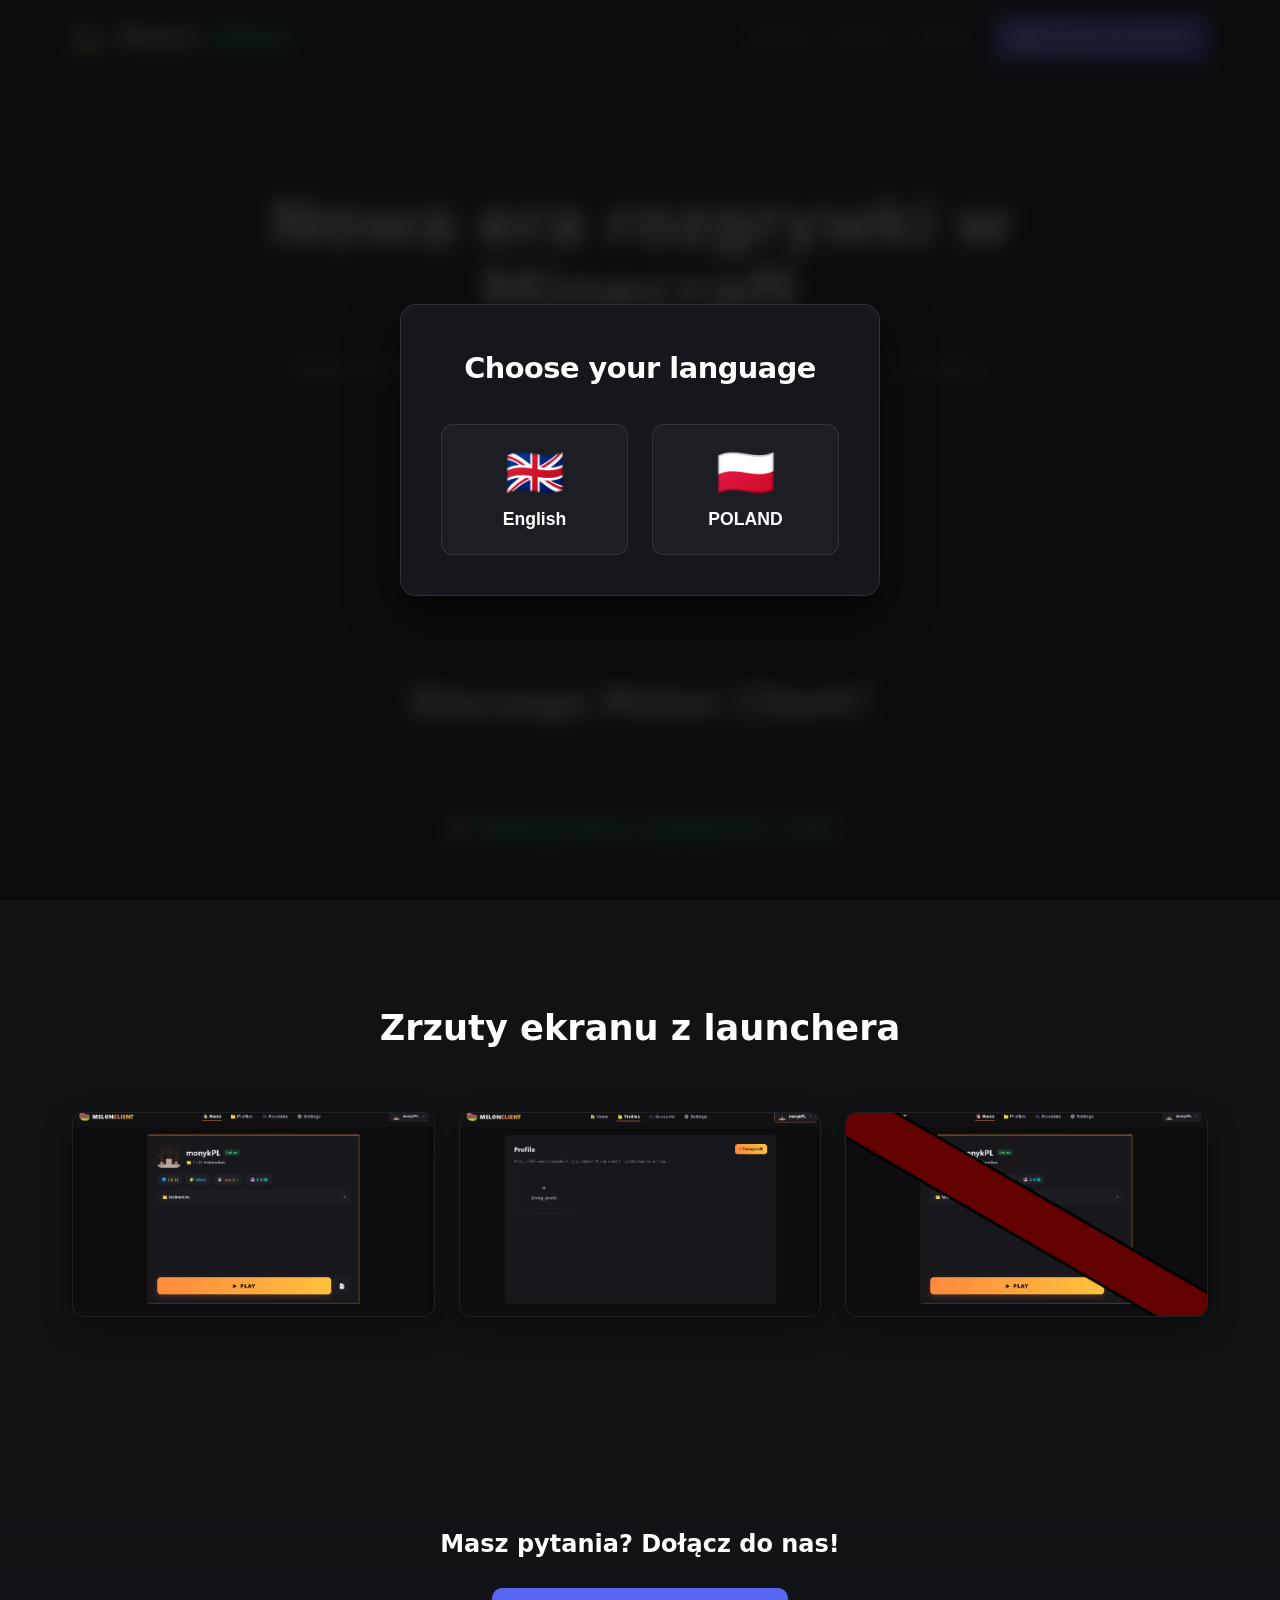
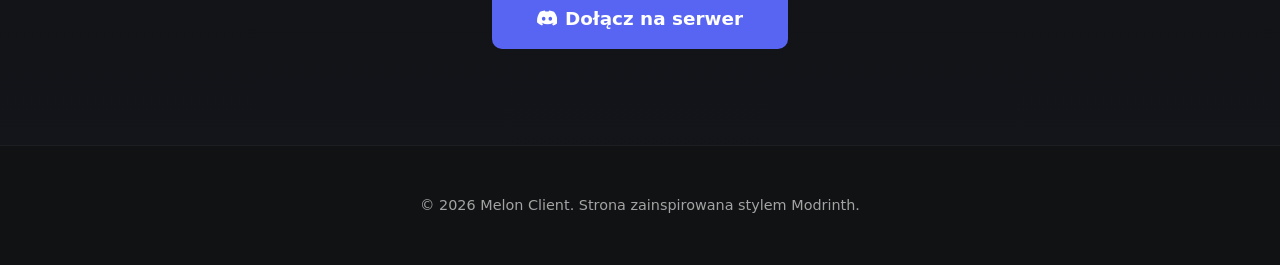
==== index.html @ 4713efa5 "Update index.html" ====
<!DOCTYPE html>
<html lang="pl">
<head>
    <meta charset="UTF-8">
    <link rel="icon" type="image/png" href="favicon.png">
    <meta name="viewport" content="width=device-width, initial-scale=1.0">
    <title id="page-title">Melon Client - Nowoczesny Launcher Minecraft</title>
    <style>
        :root {
            --bg-color: #111213;
            --card-bg: #16171d;
            --accent-color: #1bd96a;
            --accent-hover: #15b856;
            --discord-color: #5865F2;
            --discord-hover: #4752C4;
            --text-main: #ffffff;
            --text-muted: #a3a3a3;
            --font-family: system-ui, -apple-system, BlinkMacSystemFont, 'Segoe UI', Roboto, Oxygen, Ubuntu, Cantarell, sans-serif;
        }

        * {
            box-sizing: border-box;
            margin: 0;
            padding: 0;
        }

        body {
            background-color: var(--bg-color);
            color: var(--text-main);
            font-family: var(--font-family);
            line-height: 1.6;
            overflow-x: hidden;
        }

        /* Modale (Język i Pobieranie) */
        .modal-overlay {
            position: fixed;
            top: 0;
            left: 0;
            width: 100%;
            height: 100%;
            background: rgba(11, 12, 13, 0.85);
            backdrop-filter: blur(10px);
            display: flex;
            justify-content: center;
            align-items: center;
            z-index: 9999;
            transition: opacity 0.3s ease;
        }

        .modal {
            background-color: var(--card-bg);
            border: 1px solid rgba(255, 255, 255, 0.1);
            border-radius: 16px;
            padding: 2.5rem;
            text-align: center;
            max-width: 480px;
            width: 90%;
            box-shadow: 0 20px 50px rgba(0,0,0,0.6);
            position: relative;
        }

        .modal h2 {
            font-size: 1.8rem;
            font-weight: 700;
            margin-bottom: 2rem;
            letter-spacing: -0.5px;
        }

        .modal-options {
            display: flex;
            gap: 1.5rem;
            justify-content: center;
        }

        .modal-btn {
            background: rgba(255, 255, 255, 0.03);
            border: 1px solid rgba(255, 255, 255, 0.1);
            border-radius: 12px;
            padding: 1.5rem;
            cursor: pointer;
            color: var(--text-main);
            flex: 1;
            transition: all 0.2s ease;
            display: flex;
            flex-direction: column;
            align-items: center;
            gap: 0.75rem;
            font-weight: 600;
            font-size: 1.1rem;
            text-decoration: none;
        }

        .modal-btn:hover {
            border-color: var(--accent-color);
            background: rgba(27, 217, 106, 0.1);
            transform: translateY(-3px);
        }

        .modal-btn img {
            width: 48px;
            height: 48px;
            object-fit: contain;
        }

        .lang-flag {
            font-size: 3rem;
            line-height: 1;
        }

        .close-modal {
            position: absolute;
            top: 15px;
            right: 15px;
            background: none;
            border: none;
            color: var(--text-muted);
            font-size: 1.5rem;
            cursor: pointer;
        }

        /* Sticky Header */
        header {
            position: sticky;
            top: 0;
            background-color: rgba(17, 18, 19, 0.85);
            backdrop-filter: blur(8px);
            border-bottom: 1px solid #2d3034;
            z-index: 100;
        }

        .header-container {
            display: flex;
            justify-content: space-between;
            align-items: center;
            padding: 1rem 2rem;
            max-width: 1200px;
            margin: 0 auto;
        }

        .logo {
            font-size: 1.5rem;
            font-weight: 800;
            color: var(--text-main);
            text-decoration: none;
            display: flex;
            align-items: center;
            gap: 12px;
        }

        .logo img {
            height: 32px;
        }

        .logo span {
            color: var(--accent-color);
        }

        nav {
            display: flex;
            align-items: center;
            gap: 1.5rem;
        }

        nav a {
            color: var(--text-muted);
            text-decoration: none;
            font-weight: 500;
            transition: color 0.2s;
        }

        nav a:hover {
            color: var(--text-main);
        }

        /* Przyciski Discord */
        .discord-btn {
            background-color: var(--discord-color);
            color: #ffffff;
            text-decoration: none;
            font-weight: 600;
            padding: 0.6rem 1.2rem;
            border-radius: 8px;
            display: inline-flex;
            align-items: center;
            gap: 8px;
            transition: background-color 0.2s;
            font-size: 0.95rem;
        }

        .discord-btn:hover {
            background-color: var(--discord-hover);
        }

        .discord-icon {
            width: 20px;
            height: 20px;
            fill: currentColor;
        }

        /* Hero Section (Styl z image_b3adfe.png) */
        .hero {
            text-align: center;
            padding: 7rem 2rem 5rem 2rem;
            max-width: 900px;
            margin: 0 auto;
        }

        .hero h1 {
            font-size: 3.8rem;
            font-weight: 800;
            letter-spacing: -1px;
            margin-bottom: 1.5rem;
            line-height: 1.15;
            color: #ffffff;
        }

        .hero p {
            font-size: 1.25rem;
            color: var(--text-muted);
            margin-bottom: 3rem;
            max-width: 750px;
            margin-left: auto;
            margin-right: auto;
            font-weight: 400;
        }

        .main-download-btn {
            background-color: var(--accent-color);
            color: #111213;
            font-size: 1.15rem;
            font-weight: 700;
            padding: 0.9rem 2.8rem;
            border: none;
            border-radius: 10px;
            cursor: pointer;
            transition: all 0.2s ease;
        }

        .main-download-btn:hover {
            background-color: var(--accent-hover);
            transform: translateY(-1px);
        }

        /* Sekcja Cech / Rotator (Styl z image_b3adfb.png) */
        .features-section {
            max-width: 1000px;
            margin: 5rem auto;
            padding: 0 2rem;
            text-align: center;
        }

        .features-section h2 {
            font-size: 2.2rem;
            font-weight: 700;
            margin-bottom: 2.5rem;
            color: #ffffff;
        }

        .feature-rotator {
            background-color: #141519;
            border: 1px solid rgba(255, 255, 255, 0.03);
            padding: 2.5rem 2rem;
            border-radius: 14px;
            min-height: 100px;
            display: flex;
            align-items: center;
            justify-content: center;
            font-size: 1.35rem;
            font-weight: 600;
            color: var(--accent-color);
            transition: opacity 0.4s ease;
        }

        /* Galeria 3D (Styl z image_b3ae1f.png) */
        .gallery-section {
            max-width: 1200px;
            margin: 7rem auto;
            padding: 0 2rem;
            text-align: center;
        }

        .gallery-section h2 {
            font-size: 2.2rem;
            font-weight: 700;
            margin-bottom: 3.5rem;
            color: #ffffff;
        }

        .gallery-container {
            display: grid;
            grid-template-columns: repeat(3, 1fr);
            gap: 1.5rem;
        }

        @media (max-width: 900px) {
            .gallery-container {
                grid-template-columns: 1fr;
            }
        }

        .screenshot-card {
            background: #141519;
            border: 1px solid rgba(255, 255, 255, 0.05);
            border-radius: 12px;
            overflow: hidden;
            box-shadow: 0 10px 30px rgba(0,0,0,0.3);
            transition: transform 0.3s ease, box-shadow 0.3s ease;
        }

        .screenshot-card:hover {
            transform: translateY(-4px);
            box-shadow: 0 15px 35px rgba(0, 0, 0, 0.5);
        }

        .screenshot-card img {
            width: 100%;
            height: auto;
            display: block;
            aspect-ratio: 16/9;
            object-fit: cover;
        }

        /* Dolna sekcja społeczności */
        .community-section {
            text-align: center;
            padding: 6rem 2rem;
            background: linear-gradient(180deg, transparent, rgba(88, 101, 242, 0.03));
        }

        .discord-btn.large {
            padding: 1rem 2.8rem;
            font-size: 1.15rem;
            border-radius: 10px;
            margin-top: 1.5rem;
        }

        footer {
            text-align: center;
            padding: 3rem 1rem;
            color: var(--text-muted);
            font-size: 0.9rem;
            border-top: 1px solid rgba(255, 255, 255, 0.05);
        }
    </style>
</head>
<body>

    <!-- 1. MODAL WYBORU JĘZYKA -->
    <div id="lang-overlay" class="modal-overlay">
        <div class="modal">
            <h2>Choose your language</h2>
            <div class="modal-options">
                <button class="modal-btn" onclick="setLanguage('eng')">
                    <span class="lang-flag">🇬🇧</span>
                    <span>English</span>
                </button>
                <button class="modal-btn" onclick="setLanguage('pl')">
                    <span class="lang-flag">🇵🇱</span>
                    <span>POLAND</span>
                </button>
            </div>
        </div>
    </div>

    <!-- 2. MODAL UPROSZCZONEGO WYBORU OS -->
    <div id="download-overlay" class="modal-overlay" style="display: none; opacity: 0;">
        <div class="modal">
            <button class="close-modal" onclick="closeDownloadModal()">&times;</button>
            <h2 id="modal-download-title">Wybierz swój system</h2>
            <div class="modal-options">
                <a href="./dziekujeinfo/?os=windows" class="modal-btn" id="os-win-btn">
                    <img src="https://cdn.jsdelivr.net/gh/devicons/devicon/icons/windows8/windows8-original.svg" alt="Windows">
                    <span>Windows</span>
                </a>
                <a href="./dziekujeinfo/?os=linux" class="modal-btn" id="os-lin-btn">
                    <img src="https://cdn.jsdelivr.net/gh/devicons/devicon/icons/linux/linux-original.svg" alt="Linux">
                    <span>Linux</span>
                </a>
            </div>
        </div>
    </div>

    <!-- Sticky Header -->
    <header>
        <div class="header-container">
            <a href="#" class="logo">
                <img src="logo-small.png" alt="Melon Client Logo">
                Melon<span>Client</span>
            </a>
            <nav>
                <a href="#features" id="nav-features">Funkcje</a>
                <a href="#gallery" id="nav-gallery">Galeria</a>
                <a href="https://github.com/monykPL/MelonClient/" target="_blank">GitHub</a>
                <a href="#" target="_blank" class="discord-btn discord-link">
                    <svg class="discord-icon" viewBox="0 0 127.14 96.36"><path d="M107.7,8.07A105.15,105.15,0,0,0,77.26,0a77.19,77.19,0,0,0-3.3,6.83A96.67,96.67,0,0,0,53.22,6.83,77.19,77.19,0,0,0,49.88,0,105.15,105.15,0,0,0,19.44,8.07C3.66,31.58-1.86,54.65,1,77.53A105.73,105.73,0,0,0,32,96.36a74.37,74.37,0,0,0,6.72-10.93,68.6,68.6,0,0,1-10.64-5.12c.91-.67,1.81-1.37,2.67-2.1a75.22,75.22,0,0,0,72.76,0c.87.73,1.76,1.43,2.67,2.1a68.86,68.86,0,0,1-10.64,5.12,74.74,74.74,0,0,0,6.72,10.93,105.54,105.54,0,0,0,31.05-18.83C129.54,49.54,123.59,26.74,107.7,8.07ZM42.45,65.69C36.18,65.69,31,60,31,53S36.18,40.36,42.45,40.36,53.83,46,53.83,53,48.72,65.69,42.45,65.69Zm42.24,0C78.41,65.69,73.24,60,73.24,53S78.41,40.36,84.69,40.36,96.07,46,96.07,53,91,65.69,84.69,65.69Z"/></svg>
                    <span class="discord-text">Dołącz na serwer</span>
                </a>
            </nav>
        </div>
    </header>

    <!-- Hero Section -->
    <main>
        <section class="hero">
            <h1 id="hero-title">Nowa era rozgrywki w Minecraft</h1>
            <p id="hero-subtitle">Zoptymalizowany, szybki i nowoczesny launcher stworzony z myślą o najwyższej wydajności FPS oraz stabilności.</p>
            <button class="main-download-btn" id="hero-download-btn" onclick="openDownloadModal()">Pobierz teraz</button>
        </section>

        <!-- Sekcja Cech (Rotator) -->
        <section class="features-section" id="features">
            <h2 id="features-title">Dlaczego Melon Client?</h2>
            <div class="feature-rotator" id="rotator-text">🚀 Maksymalna wydajność i FPS</div>
        </section>

        <!-- Sekcja Galerii (Trzy karty obok siebie) -->
        <section class="gallery-section" id="gallery">
            <h2 id="gallery-title">Zrzuty ekranu z launchera</h2>
            <div class="gallery-container">
                <div class="screenshot-card"><img src="screen1.png" alt="Screenshot 1"></div>
                <div class="screenshot-card"><img src="screen2.png" alt="Screenshot 2"></div>
                <div class="screenshot-card"><img src="screen3.png" alt="Screenshot 3"></div>
            </div>
        </section>

        <!-- Społeczność -->
        <section class="community-section">
            <h2 id="community-title">Masz pytania? Dołącz do nas!</h2>
            <a href="#" target="_blank" class="discord-btn large discord-link">
                <svg class="discord-icon" viewBox="0 0 127.14 96.36"><path d="M107.7,8.07A105.15,105.15,0,0,0,77.26,0a77.19,77.19,0,0,0-3.3,6.83A96.67,96.67,0,0,0,53.22,6.83,77.19,77.19,0,0,0,49.88,0,105.15,105.15,0,0,0,19.44,8.07C3.66,31.58-1.86,54.65,1,77.53A105.73,105.73,0,0,0,32,96.36a74.37,74.37,0,0,0,6.72-10.93,68.6,68.6,0,0,1-10.64-5.12c.91-.67,1.81-1.37,2.67-2.1a75.22,75.22,0,0,0,72.76,0c.87.73,1.76,1.43,2.67,2.1a68.86,68.86,0,0,1-10.64,5.12,74.74,74.74,0,0,0,6.72,10.93,105.54,105.54,0,0,0,31.05-18.83C129.54,49.54,123.59,26.74,107.7,8.07ZM42.45,65.69C36.18,65.69,31,60,31,53S36.18,40.36,42.45,40.36,53.83,46,53.83,53,48.72,65.69,42.45,65.69Zm42.24,0C78.41,65.69,73.24,60,73.24,53S78.41,40.36,84.69,40.36,96.07,46,96.07,53,91,65.69,84.69,65.69Z"/></svg>
                <span class="discord-text">Dołącz na serwer</span>
            </a>
        </section>
    </main>

    <footer>
        <p id="footer-text">&copy; 2026 Melon Client. Strona zainspirowana stylem Modrinth.</p>
    </footer>

    <script>
        const discordLinks = {
            pl: 'https://discord.gg/GjPypUGW6',
            eng: 'https://discord.gg/6HbSsbtvJ'
        };

        const translations = {
            pl: {
                title: "Melon Client - Nowoczesny Launcher Minecraft",
                navFeatures: "Funkcje",
                navGallery: "Galeria",
                discordText: "Dołącz na serwer",
                heroTitle: "Nowa era rozgrywki w Minecraft",
                heroSubtitle: "Zoptymalizowany, szybki i nowoczesny launcher stworzony z myślą o najwyższej wydajności FPS oraz stabilności.",
                heroDownload: "Pobierz teraz",
                featuresTitle: "Dlaczego Melon Client?",
                galleryTitle: "Zrzuty ekranu z launchera",
                communityTitle: "Masz pytania? Dołącz do nas!",
                modalTitle: "Wybierz swój system",
                footer: "&copy; 2026 Melon Client. Strona zainspirowana stylem Modrinth.",
                rotator: [
                    "🚀 Maksymalna wydajność i FPS",
                    "🎨 Piękny, nowoczesny interfejs w stylu ciemnym",
                    "🛡️ Pełne bezpieczeństwo i stabilność profilu",
                    "⚡ Błyskawiczne uruchamianie gry"
                ]
            },
            eng: {
                title: "Melon Client - Modern Minecraft Launcher",
                navFeatures: "Features",
                navGallery: "Gallery",
                discordText: "Join the server",
                heroTitle: "A new era of Minecraft gaming",
                heroSubtitle: "Optimized, fast and modern launcher built for the highest FPS performance and rock-solid stability.",
                heroDownload: "Download now",
                featuresTitle: "Why Melon Client?",
                galleryTitle: "Launcher Screenshots",
                communityTitle: "Got questions? Join us!",
                modalTitle: "Select your OS",
                footer: "&copy; 2026 Melon Client. Site inspired by Modrinth style.",
                rotator: [
                    "🚀 Maximum performance and FPS boost",
                    "🎨 Beautiful, modern dark-themed interface",
                    "🛡️ Complete safety and profile stability",
                    "⚡ Lightning fast game launching"
                ]
            }
        };

        let currentLang = 'pl';
        let rotatorInterval;

        function setLanguage(lang) {
            currentLang = lang;
            
            const langOverlay = document.getElementById('lang-overlay');
            langOverlay.style.opacity = '0';
            setTimeout(() => langOverlay.style.display = 'none', 300);

            document.getElementById('page-title').innerText = translations[lang].title;
            document.getElementById('nav-features').innerText = translations[lang].navFeatures;
            document.getElementById('nav-gallery').innerText = translations[lang].navGallery;
            document.getElementById('hero-title').innerText = translations[lang].heroTitle;
            document.getElementById('hero-subtitle').innerText = translations[lang].heroSubtitle;
            document.getElementById('hero-download-btn').innerText = translations[lang].heroDownload;
            document.getElementById('features-title').innerText = translations[lang].featuresTitle;
            document.getElementById('gallery-title').innerText = translations[lang].galleryTitle;
            document.getElementById('community-title').innerText = translations[lang].communityTitle;
            document.getElementById('modal-download-title').innerText = translations[lang].modalTitle;
            document.getElementById('footer-text').innerHTML = translations[lang].footer;

            document.querySelectorAll('.discord-link').forEach(btn => btn.href = discordLinks[lang]);
            document.querySelectorAll('.discord-text').forEach(txt => txt.innerText = translations[lang].discordText);

            document.getElementById('os-win-btn').href = `./dziekujeinfo/?os=windows&lang=${lang}`;
            document.getElementById('os-lin-btn').href = `./dziekujeinfo/?os=linux&lang=${lang}`;

            startRotator();
        }

        function openDownloadModal() {
            const modal = document.getElementById('download-overlay');
            modal.style.display = 'flex';
            setTimeout(() => modal.style.opacity = '1', 10);
        }

        function closeDownloadModal() {
            const modal = document.getElementById('download-overlay');
            modal.style.opacity = '0';
            setTimeout(() => modal.style.display = 'none', 300);
        }

        function startRotator() {
            if(rotatorInterval) clearInterval(rotatorInterval);
            const textElement = document.getElementById('rotator-text');
            const lines = translations[currentLang].rotator;
            let index = 0;
            
            textElement.innerText = lines[index];
            
            rotatorInterval = setInterval(() => {
                index = (index + 1) % lines.length;
                textElement.style.opacity = '0';
                setTimeout(() => {
                    textElement.innerText = lines[index];
                    textElement.style.opacity = '1';
                }, 400);
            }, 3500);
        }
    </script>
</body>
</html>
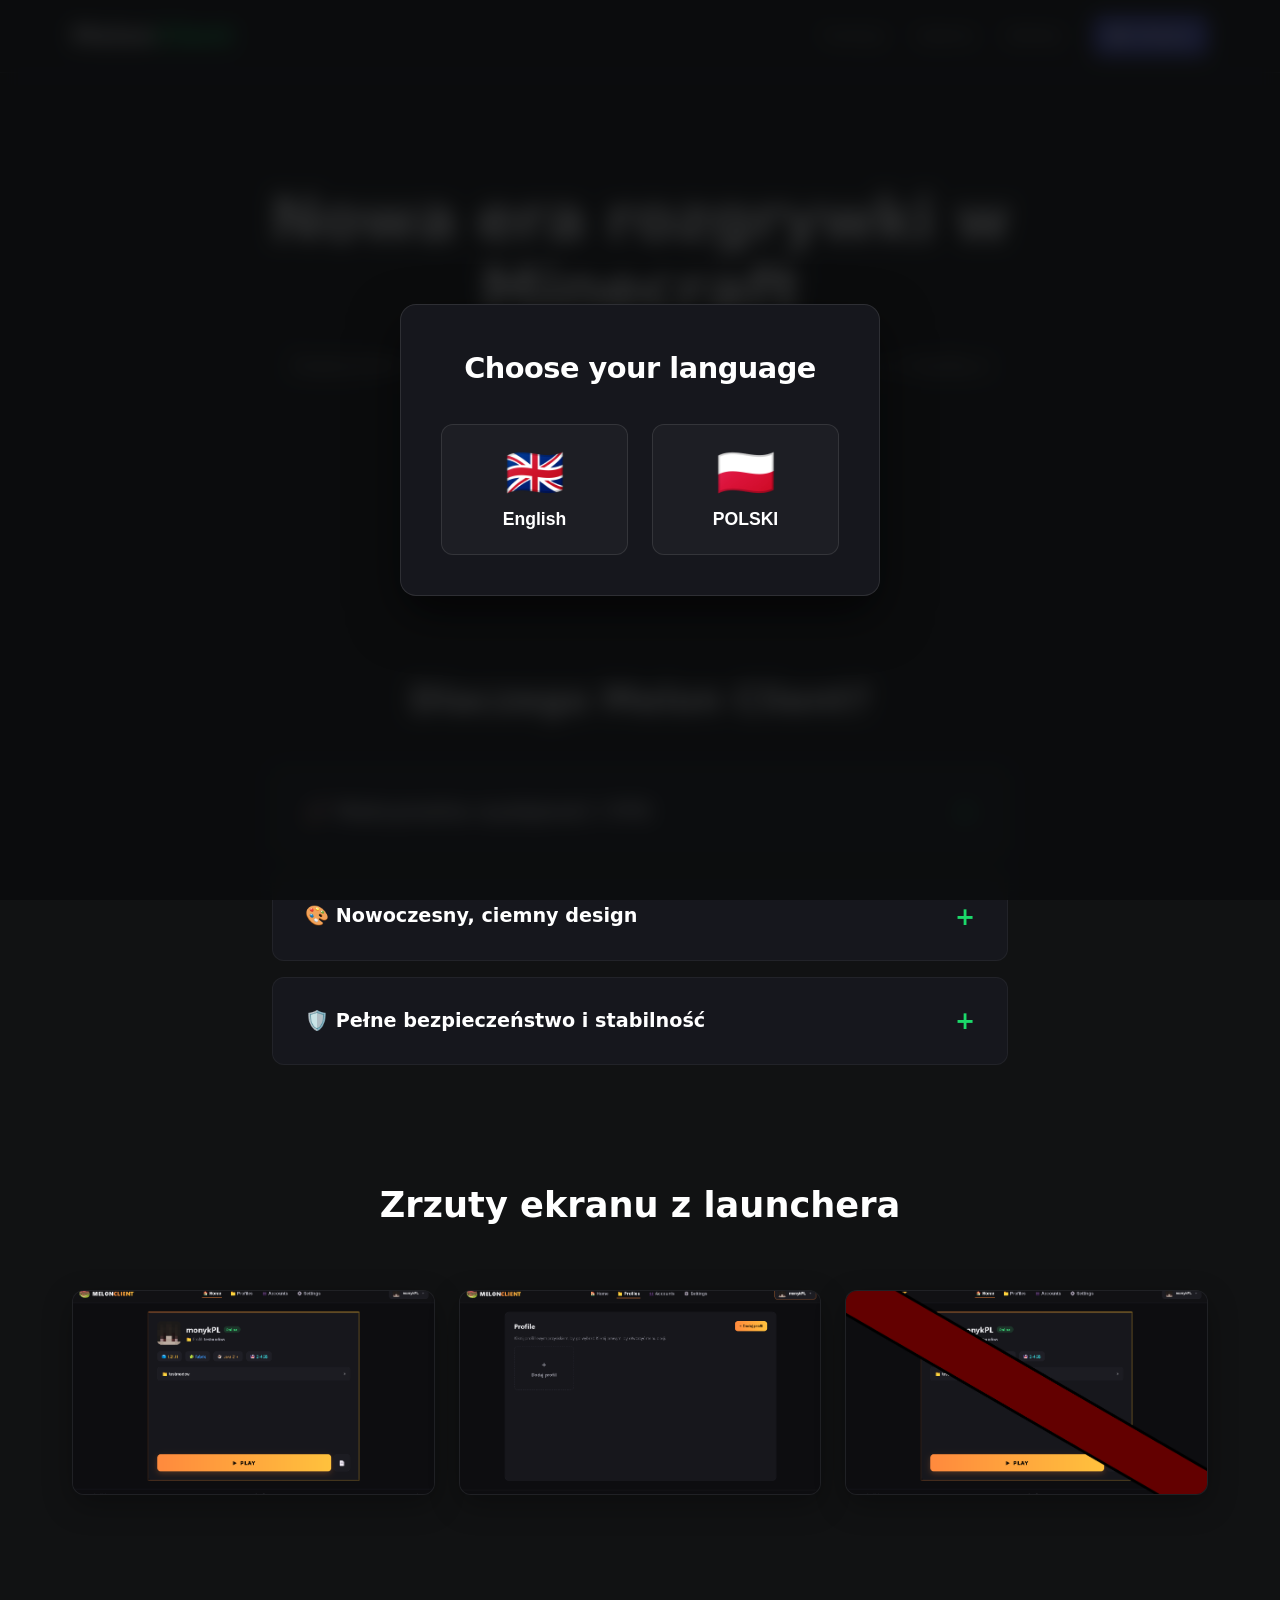
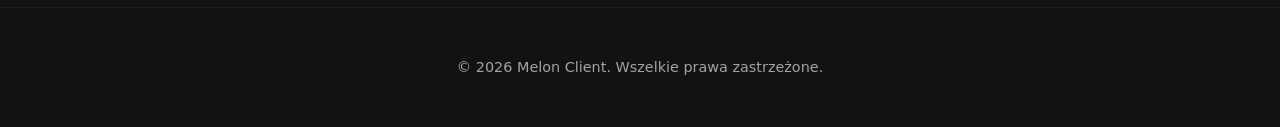
==== commit 0df319c8: "Update index.html" ====
--- a/index.html
+++ b/index.html
@@ -119,7 +119,7 @@
             cursor: pointer;
         }
 
-        /* Sticky Header */
+        /* Sticky Header - Zwrócony oryginalny wygląd z dodanym Discordem */
         header {
             position: sticky;
             top: 0;
@@ -143,13 +143,6 @@
             font-weight: 800;
             color: var(--text-main);
             text-decoration: none;
-            display: flex;
-            align-items: center;
-            gap: 12px;
-        }
-
-        .logo img {
-            height: 32px;
         }
 
         .logo span {
@@ -159,27 +152,27 @@
         nav {
             display: flex;
             align-items: center;
-            gap: 1.5rem;
-        }
-
-        nav a {
+            gap: 2rem;
+        }
+
+        nav a.nav-link {
             color: var(--text-muted);
             text-decoration: none;
             font-weight: 500;
             transition: color 0.2s;
         }
 
-        nav a:hover {
+        nav a.nav-link:hover {
             color: var(--text-main);
         }
 
-        /* Przyciski Discord */
+        /* Przycisk Discord w menu */
         .discord-btn {
             background-color: var(--discord-color);
             color: #ffffff;
             text-decoration: none;
             font-weight: 600;
-            padding: 0.6rem 1.2rem;
+            padding: 0.5rem 1rem;
             border-radius: 8px;
             display: inline-flex;
             align-items: center;
@@ -193,12 +186,12 @@
         }
 
         .discord-icon {
-            width: 20px;
-            height: 20px;
+            width: 18px;
+            height: 18px;
             fill: currentColor;
         }
 
-        /* Hero Section (Styl z image_b3adfe.png) */
+        /* Hero Section */
         .hero {
             text-align: center;
             padding: 7rem 2rem 5rem 2rem;
@@ -242,9 +235,9 @@
             transform: translateY(-1px);
         }
 
-        /* Sekcja Cech / Rotator (Styl z image_b3adfb.png) */
+        /* STARE WYSUWANE KWADRACIKI (Akordeon) */
         .features-section {
-            max-width: 1000px;
+            max-width: 800px;
             margin: 5rem auto;
             padding: 0 2rem;
             text-align: center;
@@ -257,22 +250,60 @@
             color: #ffffff;
         }
 
-        .feature-rotator {
-            background-color: #141519;
-            border: 1px solid rgba(255, 255, 255, 0.03);
-            padding: 2.5rem 2rem;
-            border-radius: 14px;
-            min-height: 100px;
+        .features-accordion {
+            text-align: left;
+        }
+
+        .feature-box {
+            background-color: var(--card-bg);
+            border: 1px solid rgba(255, 255, 255, 0.05);
+            border-radius: 12px;
+            margin-bottom: 1rem;
+            overflow: hidden;
+            cursor: pointer;
+            transition: background-color 0.2s ease;
+        }
+
+        .feature-box:hover {
+            background-color: #1a1b22;
+        }
+
+        .feature-header {
+            padding: 1.5rem 2rem;
+            font-size: 1.2rem;
+            font-weight: 600;
+            color: var(--text-main);
             display: flex;
+            justify-content: space-between;
             align-items: center;
-            justify-content: center;
-            font-size: 1.35rem;
-            font-weight: 600;
+        }
+
+        .feature-header::after {
+            content: '+';
+            font-size: 1.5rem;
             color: var(--accent-color);
-            transition: opacity 0.4s ease;
-        }
-
-        /* Galeria 3D (Styl z image_b3ae1f.png) */
+            transition: transform 0.3s ease;
+        }
+
+        .feature-box.active .feature-header::after {
+            transform: rotate(45deg);
+        }
+
+        .feature-content {
+            padding: 0 2rem;
+            max-height: 0;
+            overflow: hidden;
+            transition: max-height 0.3s ease, padding 0.3s ease;
+            color: var(--text-muted);
+            font-size: 1rem;
+        }
+
+        .feature-box.active .feature-content {
+            padding-bottom: 1.5rem;
+            max-height: 300px;
+        }
+
+        /* Galeria */
         .gallery-section {
             max-width: 1200px;
             margin: 7rem auto;
@@ -305,12 +336,11 @@
             border-radius: 12px;
             overflow: hidden;
             box-shadow: 0 10px 30px rgba(0,0,0,0.3);
-            transition: transform 0.3s ease, box-shadow 0.3s ease;
+            transition: transform 0.3s ease;
         }
 
         .screenshot-card:hover {
             transform: translateY(-4px);
-            box-shadow: 0 15px 35px rgba(0, 0, 0, 0.5);
         }
 
         .screenshot-card img {
@@ -321,26 +351,14 @@
             object-fit: cover;
         }
 
-        /* Dolna sekcja społeczności */
-        .community-section {
-            text-align: center;
-            padding: 6rem 2rem;
-            background: linear-gradient(180deg, transparent, rgba(88, 101, 242, 0.03));
-        }
-
-        .discord-btn.large {
-            padding: 1rem 2.8rem;
-            font-size: 1.15rem;
-            border-radius: 10px;
-            margin-top: 1.5rem;
-        }
-
+        /* Footer */
         footer {
             text-align: center;
             padding: 3rem 1rem;
             color: var(--text-muted);
             font-size: 0.9rem;
             border-top: 1px solid rgba(255, 255, 255, 0.05);
+            margin-top: 5rem;
         }
     </style>
 </head>
@@ -357,7 +375,7 @@
                 </button>
                 <button class="modal-btn" onclick="setLanguage('pl')">
                     <span class="lang-flag">🇵🇱</span>
-                    <span>POLAND</span>
+                    <span>POLSKI</span>
                 </button>
             </div>
         </div>
@@ -381,20 +399,19 @@
         </div>
     </div>
 
-    <!-- Sticky Header -->
+    <!-- Stare Menu + Discord -->
     <header>
         <div class="header-container">
             <a href="#" class="logo">
-                <img src="logo-small.png" alt="Melon Client Logo">
                 Melon<span>Client</span>
             </a>
             <nav>
-                <a href="#features" id="nav-features">Funkcje</a>
-                <a href="#gallery" id="nav-gallery">Galeria</a>
-                <a href="https://github.com/monykPL/MelonClient/" target="_blank">GitHub</a>
+                <a href="#features" class="nav-link" id="nav-features">Funkcje</a>
+                <a href="#gallery" class="nav-link" id="nav-gallery">Galeria</a>
+                <a href="https://github.com/monykPL/MelonClient/" target="_blank" class="nav-link">GitHub</a>
                 <a href="#" target="_blank" class="discord-btn discord-link">
                     <svg class="discord-icon" viewBox="0 0 127.14 96.36"><path d="M107.7,8.07A105.15,105.15,0,0,0,77.26,0a77.19,77.19,0,0,0-3.3,6.83A96.67,96.67,0,0,0,53.22,6.83,77.19,77.19,0,0,0,49.88,0,105.15,105.15,0,0,0,19.44,8.07C3.66,31.58-1.86,54.65,1,77.53A105.73,105.73,0,0,0,32,96.36a74.37,74.37,0,0,0,6.72-10.93,68.6,68.6,0,0,1-10.64-5.12c.91-.67,1.81-1.37,2.67-2.1a75.22,75.22,0,0,0,72.76,0c.87.73,1.76,1.43,2.67,2.1a68.86,68.86,0,0,1-10.64,5.12,74.74,74.74,0,0,0,6.72,10.93,105.54,105.54,0,0,0,31.05-18.83C129.54,49.54,123.59,26.74,107.7,8.07ZM42.45,65.69C36.18,65.69,31,60,31,53S36.18,40.36,42.45,40.36,53.83,46,53.83,53,48.72,65.69,42.45,65.69Zm42.24,0C78.41,65.69,73.24,60,73.24,53S78.41,40.36,84.69,40.36,96.07,46,96.07,53,91,65.69,84.69,65.69Z"/></svg>
-                    <span class="discord-text">Dołącz na serwer</span>
+                    <span class="discord-text">Dołącz</span>
                 </a>
             </nav>
         </div>
@@ -408,13 +425,36 @@
             <button class="main-download-btn" id="hero-download-btn" onclick="openDownloadModal()">Pobierz teraz</button>
         </section>
 
-        <!-- Sekcja Cech (Rotator) -->
+        <!-- STARE WYSÓWANE FUNKCJE (Akordeon) -->
         <section class="features-section" id="features">
             <h2 id="features-title">Dlaczego Melon Client?</h2>
-            <div class="feature-rotator" id="rotator-text">🚀 Maksymalna wydajność i FPS</div>
+            <div class="features-accordion">
+                
+                <div class="feature-box" onclick="this.classList.toggle('active')">
+                    <div class="feature-header" id="feat-1-title">🚀 Maksymalna wydajność i FPS</div>
+                    <div class="feature-content" id="feat-1-desc">
+                        Nasz launcher korzysta z najnowszych metod optymalizacji gry. Automatycznie konfiguruje środowisko Java, aby wyciągnąć maksymalną ilość klatek na sekundę z każdego sprzętu.
+                    </div>
+                </div>
+
+                <div class="feature-box" onclick="this.classList.toggle('active')">
+                    <div class="feature-header" id="feat-2-title">🎨 Nowoczesny, ciemny design</div>
+                    <div class="feature-content" id="feat-2-desc">
+                        Zapomnij o starych, brzydkich oknach. Melon Client oferuje przejrzysty, minimalistyczny i miły dla oka interfejs, w którym znajdziesz wszystko, czego potrzebujesz.
+                    </div>
+                </div>
+
+                <div class="feature-box" onclick="this.classList.toggle('active')">
+                    <div class="feature-header" id="feat-3-title">🛡️ Pełne bezpieczeństwo i stabilność</div>
+                    <div class="feature-content" id="feat-3-desc">
+                        Twoje dane i konta są w pełni bezpieczne. Launcher został napisany z myślą o najwyższych standardach bezpieczeństwa, eliminując ryzyko wycieku danych czy awarii podczas gry.
+                    </div>
+                </div>
+
+            </div>
         </section>
 
-        <!-- Sekcja Galerii (Trzy karty obok siebie) -->
+        <!-- Sekcja Galerii -->
         <section class="gallery-section" id="gallery">
             <h2 id="gallery-title">Zrzuty ekranu z launchera</h2>
             <div class="gallery-container">
@@ -423,19 +463,10 @@
                 <div class="screenshot-card"><img src="screen3.png" alt="Screenshot 3"></div>
             </div>
         </section>
-
-        <!-- Społeczność -->
-        <section class="community-section">
-            <h2 id="community-title">Masz pytania? Dołącz do nas!</h2>
-            <a href="#" target="_blank" class="discord-btn large discord-link">
-                <svg class="discord-icon" viewBox="0 0 127.14 96.36"><path d="M107.7,8.07A105.15,105.15,0,0,0,77.26,0a77.19,77.19,0,0,0-3.3,6.83A96.67,96.67,0,0,0,53.22,6.83,77.19,77.19,0,0,0,49.88,0,105.15,105.15,0,0,0,19.44,8.07C3.66,31.58-1.86,54.65,1,77.53A105.73,105.73,0,0,0,32,96.36a74.37,74.37,0,0,0,6.72-10.93,68.6,68.6,0,0,1-10.64-5.12c.91-.67,1.81-1.37,2.67-2.1a75.22,75.22,0,0,0,72.76,0c.87.73,1.76,1.43,2.67,2.1a68.86,68.86,0,0,1-10.64,5.12,74.74,74.74,0,0,0,6.72,10.93,105.54,105.54,0,0,0,31.05-18.83C129.54,49.54,123.59,26.74,107.7,8.07ZM42.45,65.69C36.18,65.69,31,60,31,53S36.18,40.36,42.45,40.36,53.83,46,53.83,53,48.72,65.69,42.45,65.69Zm42.24,0C78.41,65.69,73.24,60,73.24,53S78.41,40.36,84.69,40.36,96.07,46,96.07,53,91,65.69,84.69,65.69Z"/></svg>
-                <span class="discord-text">Dołącz na serwer</span>
-            </a>
-        </section>
     </main>
 
     <footer>
-        <p id="footer-text">&copy; 2026 Melon Client. Strona zainspirowana stylem Modrinth.</p>
+        <p id="footer-text">&copy; 2026 Melon Client. Wszelkie prawa zastrzeżone.</p>
     </footer>
 
     <script>
@@ -449,50 +480,43 @@
                 title: "Melon Client - Nowoczesny Launcher Minecraft",
                 navFeatures: "Funkcje",
                 navGallery: "Galeria",
-                discordText: "Dołącz na serwer",
+                discordText: "Dołącz",
                 heroTitle: "Nowa era rozgrywki w Minecraft",
                 heroSubtitle: "Zoptymalizowany, szybki i nowoczesny launcher stworzony z myślą o najwyższej wydajności FPS oraz stabilności.",
                 heroDownload: "Pobierz teraz",
                 featuresTitle: "Dlaczego Melon Client?",
                 galleryTitle: "Zrzuty ekranu z launchera",
-                communityTitle: "Masz pytania? Dołącz do nas!",
                 modalTitle: "Wybierz swój system",
-                footer: "&copy; 2026 Melon Client. Strona zainspirowana stylem Modrinth.",
-                rotator: [
-                    "🚀 Maksymalna wydajność i FPS",
-                    "🎨 Piękny, nowoczesny interfejs w stylu ciemnym",
-                    "🛡️ Pełne bezpieczeństwo i stabilność profilu",
-                    "⚡ Błyskawiczne uruchamianie gry"
-                ]
+                footer: "&copy; 2026 Melon Client. Wszelkie prawa zastrzeżone.",
+                f1Title: "🚀 Maksymalna wydajność i FPS",
+                f1Desc: "Nasz launcher korzysta z najnowszych metod optymalizacji gry. Automatycznie konfiguruje środowisko Java, aby wyciągnąć maksymalną ilość klatek na sekundę z każdego sprzętu.",
+                f2Title: "🎨 Nowoczesny, ciemny design",
+                f2Desc: "Zapomnij o starych, brzydkich oknach. Melon Client oferuje przejrzysty, minimalistyczny i miły dla oka interfejs, w którym znajdziesz wszystko, czego potrzebujesz.",
+                f3Title: "🛡️ Pełne bezpieczeństwo i stabilność",
+                f3Desc: "Twoje dane i konta są w pełni bezpieczne. Launcher został napisany z myślą o najwyższych standardach bezpieczeństwa, eliminując ryzyko wycieku danych czy awarii podczas gry."
             },
             eng: {
                 title: "Melon Client - Modern Minecraft Launcher",
                 navFeatures: "Features",
                 navGallery: "Gallery",
-                discordText: "Join the server",
+                discordText: "Join",
                 heroTitle: "A new era of Minecraft gaming",
                 heroSubtitle: "Optimized, fast and modern launcher built for the highest FPS performance and rock-solid stability.",
                 heroDownload: "Download now",
                 featuresTitle: "Why Melon Client?",
                 galleryTitle: "Launcher Screenshots",
-                communityTitle: "Got questions? Join us!",
                 modalTitle: "Select your OS",
-                footer: "&copy; 2026 Melon Client. Site inspired by Modrinth style.",
-                rotator: [
-                    "🚀 Maximum performance and FPS boost",
-                    "🎨 Beautiful, modern dark-themed interface",
-                    "🛡️ Complete safety and profile stability",
-                    "⚡ Lightning fast game launching"
-                ]
+                footer: "&copy; 2026 Melon Client. All rights reserved.",
+                f1Title: "🚀 Maximum performance and FPS",
+                f1Desc: "Our launcher uses the latest game optimization methods. It automatically configures the Java environment to squeeze the maximum FPS out of any hardware.",
+                f2Title: "🎨 Modern, dark design",
+                f2Desc: "Forget about old, ugly windows. Melon Client offers a clean, minimalist, and eye-friendly interface where you will find everything you need.",
+                f3Title: "🛡️ Complete safety and stability",
+                f3Desc: "Your data and accounts are fully secure. The launcher was written with the highest security standards in mind, eliminating the risk of data leaks or crashes."
             }
         };
 
-        let currentLang = 'pl';
-        let rotatorInterval;
-
         function setLanguage(lang) {
-            currentLang = lang;
-            
             const langOverlay = document.getElementById('lang-overlay');
             langOverlay.style.opacity = '0';
             setTimeout(() => langOverlay.style.display = 'none', 300);
@@ -505,17 +529,22 @@
             document.getElementById('hero-download-btn').innerText = translations[lang].heroDownload;
             document.getElementById('features-title').innerText = translations[lang].featuresTitle;
             document.getElementById('gallery-title').innerText = translations[lang].galleryTitle;
-            document.getElementById('community-title').innerText = translations[lang].communityTitle;
             document.getElementById('modal-download-title').innerText = translations[lang].modalTitle;
             document.getElementById('footer-text').innerHTML = translations[lang].footer;
 
+            // Teksty akordeonu
+            document.getElementById('feat-1-title').innerText = translations[lang].f1Title;
+            document.getElementById('feat-1-desc').innerText = translations[lang].f1Desc;
+            document.getElementById('feat-2-title').innerText = translations[lang].f2Title;
+            document.getElementById('feat-2-desc').innerText = translations[lang].f2Desc;
+            document.getElementById('feat-3-title').innerText = translations[lang].f3Title;
+            document.getElementById('feat-3-desc').innerText = translations[lang].f3Desc;
+
             document.querySelectorAll('.discord-link').forEach(btn => btn.href = discordLinks[lang]);
             document.querySelectorAll('.discord-text').forEach(txt => txt.innerText = translations[lang].discordText);
 
             document.getElementById('os-win-btn').href = `./dziekujeinfo/?os=windows&lang=${lang}`;
             document.getElementById('os-lin-btn').href = `./dziekujeinfo/?os=linux&lang=${lang}`;
-
-            startRotator();
         }
 
         function openDownloadModal() {
@@ -529,24 +558,6 @@
             modal.style.opacity = '0';
             setTimeout(() => modal.style.display = 'none', 300);
         }
-
-        function startRotator() {
-            if(rotatorInterval) clearInterval(rotatorInterval);
-            const textElement = document.getElementById('rotator-text');
-            const lines = translations[currentLang].rotator;
-            let index = 0;
-            
-            textElement.innerText = lines[index];
-            
-            rotatorInterval = setInterval(() => {
-                index = (index + 1) % lines.length;
-                textElement.style.opacity = '0';
-                setTimeout(() => {
-                    textElement.innerText = lines[index];
-                    textElement.style.opacity = '1';
-                }, 400);
-            }, 3500);
-        }
     </script>
 </body>
 </html>
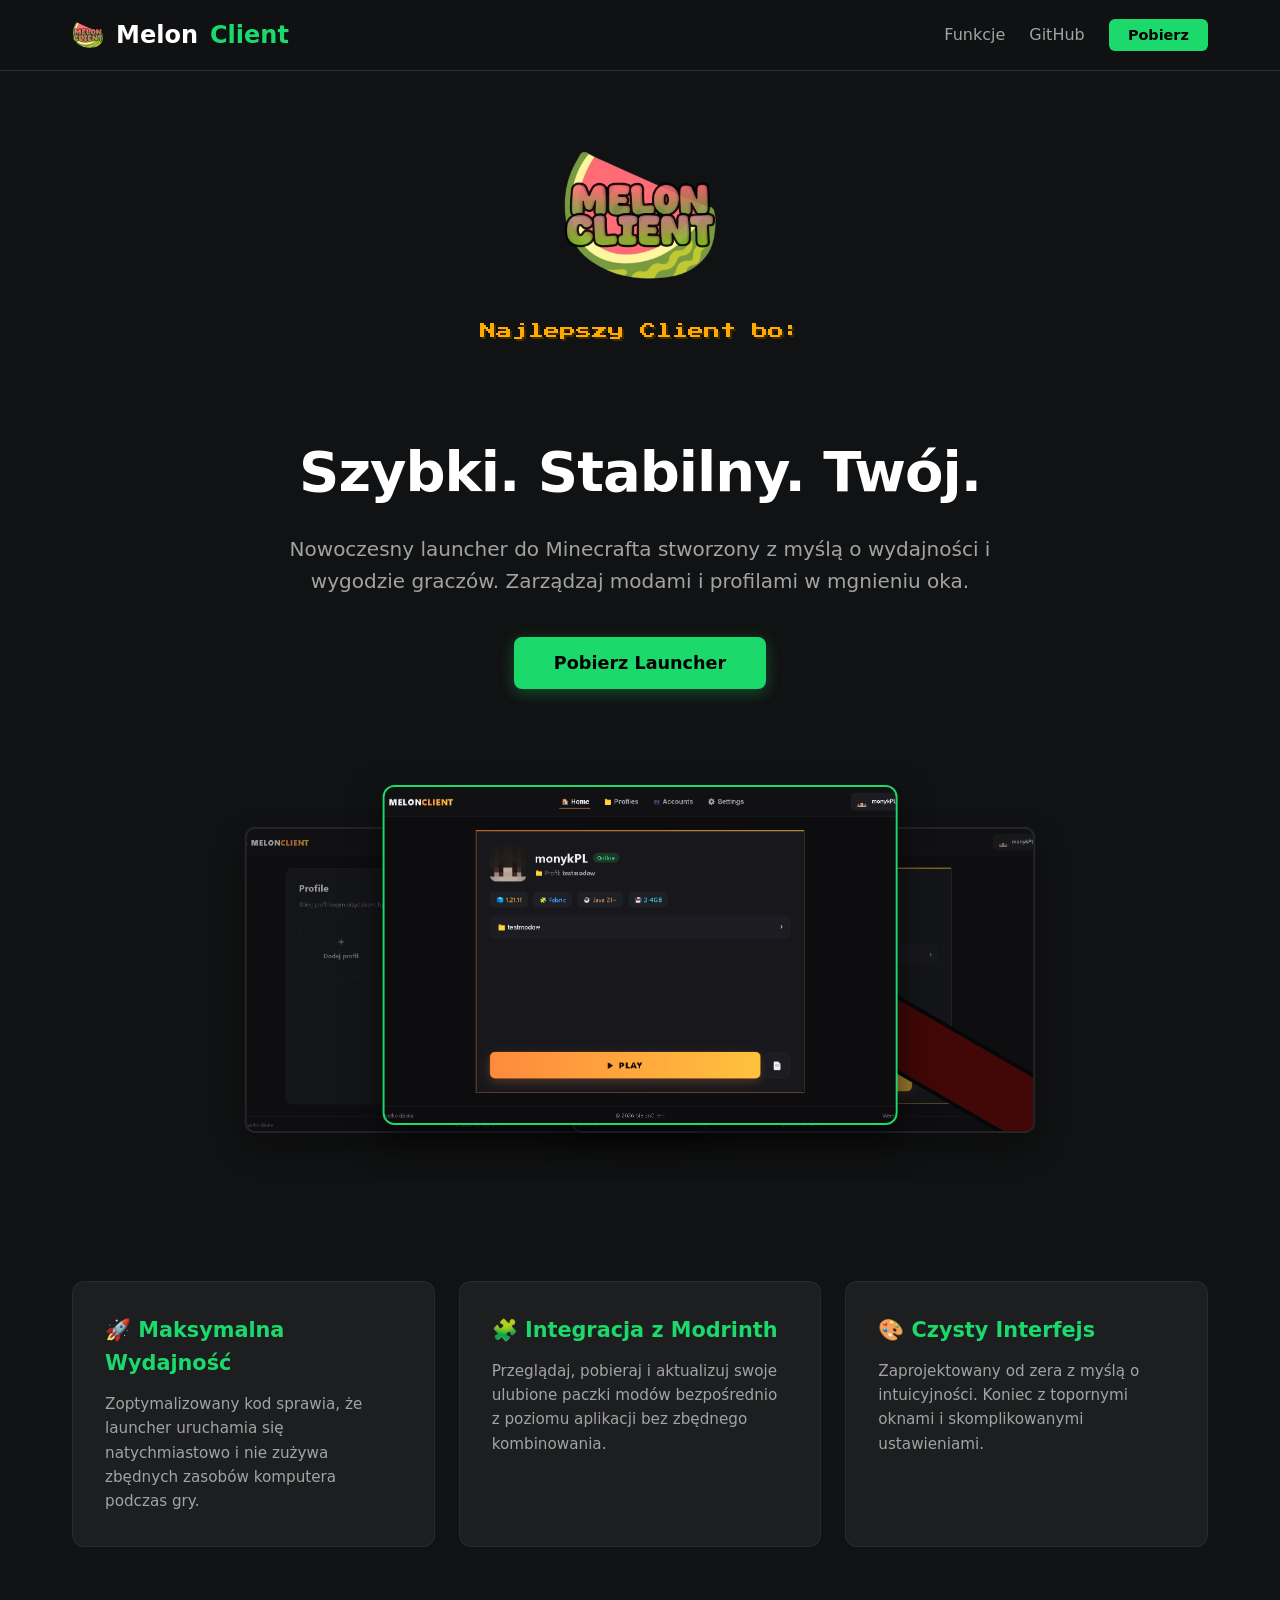
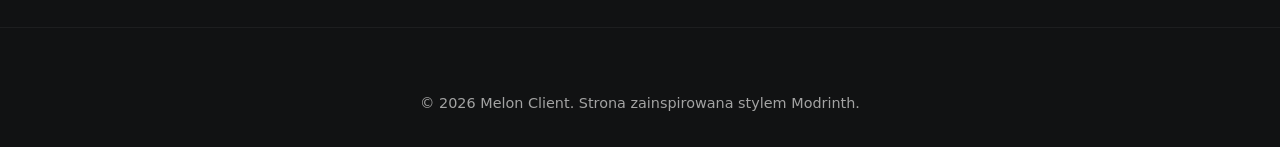
==== commit 06b6bbb5: "Update index.html" ====
--- a/index.html
+++ b/index.html
@@ -4,15 +4,16 @@
     <meta charset="UTF-8">
     <link rel="icon" type="image/png" href="favicon.png">
     <meta name="viewport" content="width=device-width, initial-scale=1.0">
-    <title id="page-title">Melon Client - Nowoczesny Launcher Minecraft</title>
+    <title>Melon Client - Nowoczesny Launcher Minecraft</title>
     <style>
+        @import url('https://fonts.googleapis.com/css2?family=Press+Start+2P&display=swap');
+
         :root {
             --bg-color: #111213;
-            --card-bg: #16171d;
+            --card-bg: #1c1e20;
+            --card-hover: #232629;
             --accent-color: #1bd96a;
-            --accent-hover: #15b856;
-            --discord-color: #5865F2;
-            --discord-hover: #4752C4;
+            --accent-hover: #15b858;
             --text-main: #ffffff;
             --text-muted: #a3a3a3;
             --font-family: system-ui, -apple-system, BlinkMacSystemFont, 'Segoe UI', Roboto, Oxygen, Ubuntu, Cantarell, sans-serif;
@@ -32,532 +33,439 @@
             overflow-x: hidden;
         }
 
-        /* Modale (Język i Pobieranie) */
+        header {
+            position: sticky;
+            top: 0;
+            background-color: rgba(17, 18, 19, 0.85);
+            backdrop-filter: blur(12px);
+            -webkit-backdrop-filter: blur(12px);
+            border-bottom: 1px solid #2d3034;
+            z-index: 100;
+        }
+
+        .header-container {
+            display: flex;
+            justify-content: space-between;
+            align-items: center;
+            padding: 1rem 2rem;
+            max-width: 1200px;
+            margin: 0 auto;
+        }
+
+        .logo {
+            font-size: 1.5rem;
+            font-weight: 800;
+            color: var(--text-main);
+            text-decoration: none;
+            display: flex;
+            align-items: center;
+            gap: 12px;
+        }
+
+        .logo img {
+            height: 32px;
+            width: auto;
+            object-fit: contain;
+        }
+
+        .logo span {
+            color: var(--accent-color);
+        }
+
+        nav {
+            display: flex;
+            align-items: center;
+            gap: 1.5rem;
+        }
+
+        nav a {
+            color: var(--text-muted);
+            text-decoration: none;
+            font-weight: 500;
+            transition: color 0.2s;
+        }
+
+        nav a:hover {
+            color: var(--text-main);
+        }
+
+        .open-modal-btn {
+            cursor: pointer;
+            border: none;
+            font-family: var(--font-family);
+        }
+
+        .btn-nav-download {
+            background-color: var(--accent-color);
+            color: #000000 !important;
+            padding: 0.5rem 1.2rem;
+            border-radius: 6px;
+            font-weight: 700;
+            font-size: 0.9rem;
+            transition: background-color 0.2s, transform 0.2s;
+        }
+
+        .btn-nav-download:hover {
+            background-color: var(--accent-hover);
+            transform: translateY(-1px);
+        }
+
+        .hero {
+            text-align: center;
+            padding: 4rem 1rem 3rem;
+            max-width: 800px;
+            margin: 0 auto;
+        }
+
+        .large-logo-container {
+            width: 160px;
+            height: 160px;
+            margin: 0 auto 1.5rem;
+            display: flex;
+            align-items: center;
+            justify-content: center;
+        }
+
+        .large-logo-container img {
+            max-width: 100%;
+            max-height: 100%;
+            object-fit: contain;
+        }
+
+        .minecraft-text-container {
+            font-family: 'Press Start 2P', monospace;
+            font-size: 1rem;
+            color: #ffaa00;
+            text-shadow: 2px 2px 0px #3f2a00;
+            margin-bottom: 2.5rem;
+            display: flex;
+            flex-direction: column;
+            align-items: center;
+            gap: 12px;
+        }
+
+        .minecraft-static {
+            color: #ffaa00;
+        }
+
+        .minecraft-rotator {
+            height: 30px;
+            overflow: hidden;
+            position: relative;
+            width: 100%;
+        }
+
+        .minecraft-rotator .word {
+            position: absolute;
+            width: 100%;
+            left: 0;
+            top: 0;
+            opacity: 0;
+            transform: translateY(-40px);
+            animation: dropWord 12s infinite ease-in-out;
+            text-align: center;
+            color: #ffffff;
+            text-shadow: 2px 2px 0px #222;
+        }
+
+        .minecraft-rotator .word:nth-child(1) { animation-delay: 0s; }
+        .minecraft-rotator .word:nth-child(2) { animation-delay: 3s; }
+        .minecraft-rotator .word:nth-child(3) { animation-delay: 6s; }
+        .minecraft-rotator .word:nth-child(4) { animation-delay: 9s; }
+
+        @keyframes dropWord {
+            0% { opacity: 0; transform: translateY(-30px); }
+            4% { opacity: 1; transform: translateY(0); }
+            21% { opacity: 1; transform: translateY(0); }
+            25% { opacity: 0; transform: translateY(30px); }
+            100% { opacity: 0; transform: translateY(30px); }
+        }
+
+        .hero h1 {
+            font-size: 3.5rem;
+            font-weight: 800;
+            margin-bottom: 1rem;
+            letter-spacing: -1px;
+        }
+
+        .hero p {
+            font-size: 1.25rem;
+            color: var(--text-muted);
+            margin-bottom: 2.5rem;
+        }
+
+        .btn-download {
+            background-color: var(--accent-color);
+            color: #000000;
+            padding: 1rem 2.5rem;
+            font-size: 1.1rem;
+            font-weight: 700;
+            border-radius: 8px;
+            text-decoration: none;
+            transition: transform 0.2s, background-color 0.2s;
+            display: inline-block;
+            box-shadow: 0 4px 15px rgba(27, 217, 106, 0.3);
+            cursor: pointer;
+            border: none;
+            font-family: var(--font-family);
+        }
+
+        .btn-download:hover {
+            background-color: var(--accent-hover);
+            transform: translateY(-2px);
+        }
+
+        .gallery-section {
+            max-width: 1000px;
+            margin: 2rem auto 4rem;
+            padding: 0 2rem;
+        }
+
+        .gallery-container {
+            position: relative;
+            height: 400px;
+            margin-top: 3rem;
+        }
+
+        .screenshot-slot {
+            position: absolute;
+            width: 55%;
+            height: 340px;
+            background-color: var(--card-bg);
+            border-radius: 12px;
+            box-shadow: 0 15px 35px rgba(0, 0, 0, 0.6);
+            transition: transform 0.4s cubic-bezier(0.25, 1, 0.5, 1), z-index 0.4s, opacity 0.4s, border 0.4s;
+            overflow: hidden;
+        }
+
+        .screenshot-slot img {
+            width: 100%;
+            height: 100%;
+            object-fit: cover;
+            display: block;
+        }
+
+        .slot-1 { left: 50%; transform: translateX(-50%); z-index: 3; border: 2px solid var(--accent-color); }
+        .slot-2 { left: 5%; top: 25px; z-index: 1; opacity: 0.6; transform: scale(0.9); border: 2px solid rgba(255, 255, 255, 0.1); }
+        .slot-3 { right: 5%; top: 25px; z-index: 2; opacity: 0.6; transform: scale(0.9); border: 2px solid rgba(255, 255, 255, 0.1); }
+
+        .screenshot-slot:hover {
+            z-index: 10 !important;
+            opacity: 1 !important;
+            border-color: var(--accent-color);
+            box-shadow: 0 20px 40px rgba(27, 217, 106, 0.25);
+        }
+
+        .slot-1:hover { transform: translateX(-50%) scale(1.03) !important; }
+        .slot-2:hover { transform: scale(1.03) !important; }
+        .slot-3:hover { transform: scale(1.03) !important; }
+
+        .features {
+            max-width: 1200px;
+            margin: 0 auto;
+            padding: 2rem;
+            display: grid;
+            grid-template-columns: repeat(auto-fit, minmax(300px, 1fr));
+            gap: 1.5rem;
+        }
+
+        .card {
+            background-color: var(--card-bg);
+            border: 1px solid rgba(255, 255, 255, 0.05);
+            padding: 2rem;
+            border-radius: 12px;
+            transition: background-color 0.2s, transform 0.2s;
+        }
+
+        .card:hover {
+            background-color: var(--card-hover);
+            transform: translateY(-4px);
+        }
+
+        .card h3 { font-size: 1.3rem; margin-bottom: 0.75rem; color: var(--accent-color); }
+        .card p { color: var(--text-muted); font-size: 0.95rem; }
+
         .modal-overlay {
             position: fixed;
             top: 0;
             left: 0;
             width: 100%;
             height: 100%;
-            background: rgba(11, 12, 13, 0.85);
-            backdrop-filter: blur(10px);
-            display: flex;
+            background-color: rgba(0, 0, 0, 0.8);
+            z-index: 200;
+            display: none;
+            align-items: center;
             justify-content: center;
-            align-items: center;
-            z-index: 9999;
-            transition: opacity 0.3s ease;
-        }
-
-        .modal {
+            backdrop-filter: blur(4px);
+        }
+
+        .modal-box {
             background-color: var(--card-bg);
             border: 1px solid rgba(255, 255, 255, 0.1);
             border-radius: 16px;
-            padding: 2.5rem;
-            text-align: center;
-            max-width: 480px;
+            padding: 2rem;
             width: 90%;
-            box-shadow: 0 20px 50px rgba(0,0,0,0.6);
+            max-width: 460px;
             position: relative;
-        }
-
-        .modal h2 {
+            box-shadow: 0 20px 50px rgba(0,0,0,0.5);
+        }
+
+        .modal-close {
+            position: absolute;
+            top: 1rem;
+            right: 1.5rem;
             font-size: 1.8rem;
-            font-weight: 700;
+            color: var(--text-muted);
+            cursor: pointer;
+        }
+
+        .modal-box h2 { font-size: 1.5rem; margin-bottom: 1.5rem; font-weight: 700; }
+
+        .arch-container {
+            display: flex;
+            flex-direction: column;
+            gap: 0.75rem;
             margin-bottom: 2rem;
-            letter-spacing: -0.5px;
-        }
-
-        .modal-options {
-            display: flex;
-            gap: 1.5rem;
-            justify-content: center;
-        }
-
-        .modal-btn {
-            background: rgba(255, 255, 255, 0.03);
-            border: 1px solid rgba(255, 255, 255, 0.1);
-            border-radius: 12px;
-            padding: 1.5rem;
+        }
+
+        .arch-card {
+            display: flex;
+            align-items: center;
+            padding: 1rem;
+            background-color: var(--bg-color);
+            border: 2px solid transparent;
+            border-radius: 8px;
             cursor: pointer;
-            color: var(--text-main);
-            flex: 1;
-            transition: all 0.2s ease;
-            display: flex;
-            flex-direction: column;
-            align-items: center;
-            gap: 0.75rem;
-            font-weight: 600;
-            font-size: 1.1rem;
-            text-decoration: none;
-        }
-
-        .modal-btn:hover {
-            border-color: var(--accent-color);
-            background: rgba(27, 217, 106, 0.1);
-            transform: translateY(-3px);
-        }
-
-        .modal-btn img {
-            width: 48px;
-            height: 48px;
-            object-fit: contain;
-        }
-
-        .lang-flag {
-            font-size: 3rem;
-            line-height: 1;
-        }
-
-        .close-modal {
-            position: absolute;
-            top: 15px;
-            right: 15px;
-            background: none;
-            border: none;
-            color: var(--text-muted);
-            font-size: 1.5rem;
-            cursor: pointer;
-        }
-
-        /* Sticky Header - Zwrócony oryginalny wygląd z dodanym Discordem */
-        header {
-            position: sticky;
-            top: 0;
-            background-color: rgba(17, 18, 19, 0.85);
-            backdrop-filter: blur(8px);
-            border-bottom: 1px solid #2d3034;
-            z-index: 100;
-        }
-
-        .header-container {
-            display: flex;
-            justify-content: space-between;
-            align-items: center;
-            padding: 1rem 2rem;
-            max-width: 1200px;
-            margin: 0 auto;
-        }
-
-        .logo {
-            font-size: 1.5rem;
-            font-weight: 800;
-            color: var(--text-main);
-            text-decoration: none;
-        }
-
-        .logo span {
-            color: var(--accent-color);
-        }
-
-        nav {
-            display: flex;
-            align-items: center;
-            gap: 2rem;
-        }
-
-        nav a.nav-link {
-            color: var(--text-muted);
-            text-decoration: none;
-            font-weight: 500;
-            transition: color 0.2s;
-        }
-
-        nav a.nav-link:hover {
-            color: var(--text-main);
-        }
-
-        /* Przycisk Discord w menu */
-        .discord-btn {
-            background-color: var(--discord-color);
-            color: #ffffff;
-            text-decoration: none;
-            font-weight: 600;
-            padding: 0.5rem 1rem;
-            border-radius: 8px;
-            display: inline-flex;
-            align-items: center;
-            gap: 8px;
-            transition: background-color 0.2s;
-            font-size: 0.95rem;
-        }
-
-        .discord-btn:hover {
-            background-color: var(--discord-hover);
-        }
-
-        .discord-icon {
+            transition: all 0.2s;
+        }
+
+        .arch-card input {
+            margin-right: 1rem;
+            accent-color: var(--accent-color);
             width: 18px;
             height: 18px;
-            fill: currentColor;
-        }
-
-        /* Hero Section */
-        .hero {
-            text-align: center;
-            padding: 7rem 2rem 5rem 2rem;
-            max-width: 900px;
-            margin: 0 auto;
-        }
-
-        .hero h1 {
-            font-size: 3.8rem;
-            font-weight: 800;
-            letter-spacing: -1px;
-            margin-bottom: 1.5rem;
-            line-height: 1.15;
-            color: #ffffff;
-        }
-
-        .hero p {
-            font-size: 1.25rem;
-            color: var(--text-muted);
-            margin-bottom: 3rem;
-            max-width: 750px;
-            margin-left: auto;
-            margin-right: auto;
-            font-weight: 400;
-        }
-
-        .main-download-btn {
-            background-color: var(--accent-color);
-            color: #111213;
-            font-size: 1.15rem;
-            font-weight: 700;
-            padding: 0.9rem 2.8rem;
-            border: none;
-            border-radius: 10px;
-            cursor: pointer;
-            transition: all 0.2s ease;
-        }
-
-        .main-download-btn:hover {
-            background-color: var(--accent-hover);
-            transform: translateY(-1px);
-        }
-
-        /* STARE WYSUWANE KWADRACIKI (Akordeon) */
-        .features-section {
-            max-width: 800px;
-            margin: 5rem auto;
-            padding: 0 2rem;
-            text-align: center;
-        }
-
-        .features-section h2 {
-            font-size: 2.2rem;
-            font-weight: 700;
-            margin-bottom: 2.5rem;
-            color: #ffffff;
-        }
-
-        .features-accordion {
-            text-align: left;
-        }
-
-        .feature-box {
-            background-color: var(--card-bg);
-            border: 1px solid rgba(255, 255, 255, 0.05);
-            border-radius: 12px;
-            margin-bottom: 1rem;
-            overflow: hidden;
-            cursor: pointer;
-            transition: background-color 0.2s ease;
-        }
-
-        .feature-box:hover {
-            background-color: #1a1b22;
-        }
-
-        .feature-header {
-            padding: 1.5rem 2rem;
-            font-size: 1.2rem;
-            font-weight: 600;
-            color: var(--text-main);
-            display: flex;
-            justify-content: space-between;
-            align-items: center;
-        }
-
-        .feature-header::after {
-            content: '+';
-            font-size: 1.5rem;
-            color: var(--accent-color);
-            transition: transform 0.3s ease;
-        }
-
-        .feature-box.active .feature-header::after {
-            transform: rotate(45deg);
-        }
-
-        .feature-content {
-            padding: 0 2rem;
-            max-height: 0;
-            overflow: hidden;
-            transition: max-height 0.3s ease, padding 0.3s ease;
-            color: var(--text-muted);
-            font-size: 1rem;
-        }
-
-        .feature-box.active .feature-content {
-            padding-bottom: 1.5rem;
-            max-height: 300px;
-        }
-
-        /* Galeria */
-        .gallery-section {
-            max-width: 1200px;
-            margin: 7rem auto;
-            padding: 0 2rem;
-            text-align: center;
-        }
-
-        .gallery-section h2 {
-            font-size: 2.2rem;
-            font-weight: 700;
-            margin-bottom: 3.5rem;
-            color: #ffffff;
-        }
-
-        .gallery-container {
-            display: grid;
-            grid-template-columns: repeat(3, 1fr);
-            gap: 1.5rem;
-        }
-
-        @media (max-width: 900px) {
-            .gallery-container {
-                grid-template-columns: 1fr;
-            }
-        }
-
-        .screenshot-card {
-            background: #141519;
-            border: 1px solid rgba(255, 255, 255, 0.05);
-            border-radius: 12px;
-            overflow: hidden;
-            box-shadow: 0 10px 30px rgba(0,0,0,0.3);
-            transition: transform 0.3s ease;
-        }
-
-        .screenshot-card:hover {
-            transform: translateY(-4px);
-        }
-
-        .screenshot-card img {
-            width: 100%;
-            height: auto;
-            display: block;
-            aspect-ratio: 16/9;
-            object-fit: cover;
-        }
-
-        /* Footer */
+        }
+
+        .arch-card span { font-weight: 600; font-size: 1rem; }
+        
+        .arch-card:has(input:checked) {
+            border-color: var(--accent-color);
+            background-color: var(--card-hover);
+        }
+
         footer {
             text-align: center;
-            padding: 3rem 1rem;
+            padding: 4rem 1rem 2rem;
             color: var(--text-muted);
             font-size: 0.9rem;
             border-top: 1px solid rgba(255, 255, 255, 0.05);
-            margin-top: 5rem;
+            margin-top: 3rem;
+        }
+
+        @media (max-width: 768px) {
+            .hero h1 { font-size: 2.5rem; }
+            .header-container { flex-direction: column; gap: 1rem; }
+            nav { gap: 0.75rem; }
+            .minecraft-text-container { font-size: 0.75rem; }
+            .gallery-container { height: auto; display: flex; flex-direction: column; gap: 1.5rem; }
+            .screenshot-slot { position: relative; width: 100%; height: 220px; left: 0 !important; right: 0 !important; top: 0 !important; opacity: 1 !important; transform: none !important; }
         }
     </style>
 </head>
 <body>
 
-    <!-- 1. MODAL WYBORU JĘZYKA -->
-    <div id="lang-overlay" class="modal-overlay">
-        <div class="modal">
-            <h2>Choose your language</h2>
-            <div class="modal-options">
-                <button class="modal-btn" onclick="setLanguage('eng')">
-                    <span class="lang-flag">🇬🇧</span>
-                    <span>English</span>
-                </button>
-                <button class="modal-btn" onclick="setLanguage('pl')">
-                    <span class="lang-flag">🇵🇱</span>
-                    <span>POLSKI</span>
-                </button>
-            </div>
-        </div>
-    </div>
-
-    <!-- 2. MODAL UPROSZCZONEGO WYBORU OS -->
-    <div id="download-overlay" class="modal-overlay" style="display: none; opacity: 0;">
-        <div class="modal">
-            <button class="close-modal" onclick="closeDownloadModal()">&times;</button>
-            <h2 id="modal-download-title">Wybierz swój system</h2>
-            <div class="modal-options">
-                <a href="./dziekujeinfo/?os=windows" class="modal-btn" id="os-win-btn">
-                    <img src="https://cdn.jsdelivr.net/gh/devicons/devicon/icons/windows8/windows8-original.svg" alt="Windows">
-                    <span>Windows</span>
-                </a>
-                <a href="./dziekujeinfo/?os=linux" class="modal-btn" id="os-lin-btn">
-                    <img src="https://cdn.jsdelivr.net/gh/devicons/devicon/icons/linux/linux-original.svg" alt="Linux">
-                    <span>Linux</span>
-                </a>
-            </div>
-        </div>
-    </div>
-
-    <!-- Stare Menu + Discord -->
     <header>
         <div class="header-container">
-            <a href="#" class="logo">
+            <a href="/" class="logo">
+                <img src="logo-small.png" alt="Melon Client Logo">
                 Melon<span>Client</span>
             </a>
             <nav>
-                <a href="#features" class="nav-link" id="nav-features">Funkcje</a>
-                <a href="#gallery" class="nav-link" id="nav-gallery">Galeria</a>
-                <a href="https://github.com/monykPL/MelonClient/" target="_blank" class="nav-link">GitHub</a>
-                <a href="#" target="_blank" class="discord-btn discord-link">
-                    <svg class="discord-icon" viewBox="0 0 127.14 96.36"><path d="M107.7,8.07A105.15,105.15,0,0,0,77.26,0a77.19,77.19,0,0,0-3.3,6.83A96.67,96.67,0,0,0,53.22,6.83,77.19,77.19,0,0,0,49.88,0,105.15,105.15,0,0,0,19.44,8.07C3.66,31.58-1.86,54.65,1,77.53A105.73,105.73,0,0,0,32,96.36a74.37,74.37,0,0,0,6.72-10.93,68.6,68.6,0,0,1-10.64-5.12c.91-.67,1.81-1.37,2.67-2.1a75.22,75.22,0,0,0,72.76,0c.87.73,1.76,1.43,2.67,2.1a68.86,68.86,0,0,1-10.64,5.12,74.74,74.74,0,0,0,6.72,10.93,105.54,105.54,0,0,0,31.05-18.83C129.54,49.54,123.59,26.74,107.7,8.07ZM42.45,65.69C36.18,65.69,31,60,31,53S36.18,40.36,42.45,40.36,53.83,46,53.83,53,48.72,65.69,42.45,65.69Zm42.24,0C78.41,65.69,73.24,60,73.24,53S78.41,40.36,84.69,40.36,96.07,46,96.07,53,91,65.69,84.69,65.69Z"/></svg>
-                    <span class="discord-text">Dołącz</span>
-                </a>
+                <a href="#features">Funkcje</a>
+                <a href="https://github.com/monykPL/MelonClient/" target="_blank">GitHub</a>
+                <button class="open-modal-btn btn-nav-download">Pobierz</button>
             </nav>
         </div>
     </header>
 
-    <!-- Hero Section -->
     <main>
         <section class="hero">
-            <h1 id="hero-title">Nowa era rozgrywki w Minecraft</h1>
-            <p id="hero-subtitle">Zoptymalizowany, szybki i nowoczesny launcher stworzony z myślą o najwyższej wydajności FPS oraz stabilności.</p>
-            <button class="main-download-btn" id="hero-download-btn" onclick="openDownloadModal()">Pobierz teraz</button>
+            <div class="large-logo-container">
+                <img src="logo.png" alt="Melon Client Logo Duże">
+            </div>
+
+            <div class="minecraft-text-container">
+                <span class="minecraft-static">Najlepszy Client bo:</span>
+                <div class="minecraft-rotator">
+                    <div class="word">Jest Open-Source</div>
+                    <div class="word">Dobra Optymalizacja</div>
+                    <div class="word">Jest Polski</div>
+                    <div class="word">Fajny Support</div>
+                </div>
+            </div>
+
+            <h1>Szybki. Stabilny. Twój.</h1>
+            <p>Nowoczesny launcher do Minecrafta stworzony z myślą o wydajności i wygodzie graczów. Zarządzaj modami i profilami w mgnieniu oka.</p>
+            <button class="open-modal-btn btn-download">Pobierz Launcher</button>
         </section>
 
-        <!-- STARE WYSÓWANE FUNKCJE (Akordeon) -->
-        <section class="features-section" id="features">
-            <h2 id="features-title">Dlaczego Melon Client?</h2>
-            <div class="features-accordion">
-                
-                <div class="feature-box" onclick="this.classList.toggle('active')">
-                    <div class="feature-header" id="feat-1-title">🚀 Maksymalna wydajność i FPS</div>
-                    <div class="feature-content" id="feat-1-desc">
-                        Nasz launcher korzysta z najnowszych metod optymalizacji gry. Automatycznie konfiguruje środowisko Java, aby wyciągnąć maksymalną ilość klatek na sekundę z każdego sprzętu.
-                    </div>
-                </div>
-
-                <div class="feature-box" onclick="this.classList.toggle('active')">
-                    <div class="feature-header" id="feat-2-title">🎨 Nowoczesny, ciemny design</div>
-                    <div class="feature-content" id="feat-2-desc">
-                        Zapomnij o starych, brzydkich oknach. Melon Client oferuje przejrzysty, minimalistyczny i miły dla oka interfejs, w którym znajdziesz wszystko, czego potrzebujesz.
-                    </div>
-                </div>
-
-                <div class="feature-box" onclick="this.classList.toggle('active')">
-                    <div class="feature-header" id="feat-3-title">🛡️ Pełne bezpieczeństwo i stabilność</div>
-                    <div class="feature-content" id="feat-3-desc">
-                        Twoje dane i konta są w pełni bezpieczne. Launcher został napisany z myślą o najwyższych standardach bezpieczeństwa, eliminując ryzyko wycieku danych czy awarii podczas gry.
-                    </div>
-                </div>
-
+        <section class="gallery-section">
+            <div class="gallery-container">
+                <div class="screenshot-slot slot-2"><img src="screen2.png" alt="Zrzut ekranu 2"></div>
+                <div class="screenshot-slot slot-3"><img src="screen3.png" alt="Zrzut ekranu 3"></div>
+                <div class="screenshot-slot slot-1"><img src="screen1.png" alt="Główny zrzut ekranu 1"></div>
             </div>
         </section>
 
-        <!-- Sekcja Galerii -->
-        <section class="gallery-section" id="gallery">
-            <h2 id="gallery-title">Zrzuty ekranu z launchera</h2>
-            <div class="gallery-container">
-                <div class="screenshot-card"><img src="screen1.png" alt="Screenshot 1"></div>
-                <div class="screenshot-card"><img src="screen2.png" alt="Screenshot 2"></div>
-                <div class="screenshot-card"><img src="screen3.png" alt="Screenshot 3"></div>
+        <section class="features" id="features">
+            <div class="card">
+                <h3>🚀 Maksymalna Wydajność</h3>
+                <p>Zoptymalizowany kod sprawia, że launcher uruchamia się natychmiastowo i nie zużywa zbędnych zasobów komputera podczas gry.</p>
+            </div>
+            <div class="card">
+                <h3>🧩 Integracja z Modrinth</h3>
+                <p>Przeglądaj, pobieraj i aktualizuj swoje ulubione paczki modów bezpośrednio z poziomu aplikacji bez zbędnego kombinowania.</p>
+            </div>
+            <div class="card">
+                <h3>🎨 Czysty Interfejs</h3>
+                <p>Zaprojektowany od zera z myślą o intuicyjności. Koniec z topornymi oknami i skomplikowanymi ustawieniami.</p>
             </div>
         </section>
     </main>
 
+    <div id="download-modal" class="modal-overlay">
+        <div class="modal-box">
+            <span class="modal-close" id="close-modal-btn">&times;</span>
+            <h2>Wybierz wersję systemu</h2>
+            <div class="arch-container">
+                <label class="arch-card"><input type="radio" name="system-arch" value="win64" checked><span>Windows x64</span></label>
+                <label class="arch-card"><input type="radio" name="system-arch" value="win_arm64"><span>Windows ARM64</span></label>
+                <label class="arch-card"><input type="radio" name="system-arch" value="win32"><span>Windows x32</span></label>
+                <label class="arch-card"><input type="radio" name="system-arch" value="linux"><span>Linux</span></label>
+            </div>
+            <button id="submit-download-btn" class="btn-download" style="width: 100%;">Pobierz teraz</button>
+        </div>
+    </div>
+
     <footer>
-        <p id="footer-text">&copy; 2026 Melon Client. Wszelkie prawa zastrzeżone.</p>
+        <p>&copy; 2026 Melon Client. Strona zainspirowana stylem Modrinth.</p>
     </footer>
 
     <script>
-        const discordLinks = {
-            pl: 'https://discord.gg/GjPypUGW6',
-            eng: 'https://discord.gg/6HbSsbtvJ'
-        };
-
-        const translations = {
-            pl: {
-                title: "Melon Client - Nowoczesny Launcher Minecraft",
-                navFeatures: "Funkcje",
-                navGallery: "Galeria",
-                discordText: "Dołącz",
-                heroTitle: "Nowa era rozgrywki w Minecraft",
-                heroSubtitle: "Zoptymalizowany, szybki i nowoczesny launcher stworzony z myślą o najwyższej wydajności FPS oraz stabilności.",
-                heroDownload: "Pobierz teraz",
-                featuresTitle: "Dlaczego Melon Client?",
-                galleryTitle: "Zrzuty ekranu z launchera",
-                modalTitle: "Wybierz swój system",
-                footer: "&copy; 2026 Melon Client. Wszelkie prawa zastrzeżone.",
-                f1Title: "🚀 Maksymalna wydajność i FPS",
-                f1Desc: "Nasz launcher korzysta z najnowszych metod optymalizacji gry. Automatycznie konfiguruje środowisko Java, aby wyciągnąć maksymalną ilość klatek na sekundę z każdego sprzętu.",
-                f2Title: "🎨 Nowoczesny, ciemny design",
-                f2Desc: "Zapomnij o starych, brzydkich oknach. Melon Client oferuje przejrzysty, minimalistyczny i miły dla oka interfejs, w którym znajdziesz wszystko, czego potrzebujesz.",
-                f3Title: "🛡️ Pełne bezpieczeństwo i stabilność",
-                f3Desc: "Twoje dane i konta są w pełni bezpieczne. Launcher został napisany z myślą o najwyższych standardach bezpieczeństwa, eliminując ryzyko wycieku danych czy awarii podczas gry."
-            },
-            eng: {
-                title: "Melon Client - Modern Minecraft Launcher",
-                navFeatures: "Features",
-                navGallery: "Gallery",
-                discordText: "Join",
-                heroTitle: "A new era of Minecraft gaming",
-                heroSubtitle: "Optimized, fast and modern launcher built for the highest FPS performance and rock-solid stability.",
-                heroDownload: "Download now",
-                featuresTitle: "Why Melon Client?",
-                galleryTitle: "Launcher Screenshots",
-                modalTitle: "Select your OS",
-                footer: "&copy; 2026 Melon Client. All rights reserved.",
-                f1Title: "🚀 Maximum performance and FPS",
-                f1Desc: "Our launcher uses the latest game optimization methods. It automatically configures the Java environment to squeeze the maximum FPS out of any hardware.",
-                f2Title: "🎨 Modern, dark design",
-                f2Desc: "Forget about old, ugly windows. Melon Client offers a clean, minimalist, and eye-friendly interface where you will find everything you need.",
-                f3Title: "🛡️ Complete safety and stability",
-                f3Desc: "Your data and accounts are fully secure. The launcher was written with the highest security standards in mind, eliminating the risk of data leaks or crashes."
-            }
-        };
-
-        function setLanguage(lang) {
-            const langOverlay = document.getElementById('lang-overlay');
-            langOverlay.style.opacity = '0';
-            setTimeout(() => langOverlay.style.display = 'none', 300);
-
-            document.getElementById('page-title').innerText = translations[lang].title;
-            document.getElementById('nav-features').innerText = translations[lang].navFeatures;
-            document.getElementById('nav-gallery').innerText = translations[lang].navGallery;
-            document.getElementById('hero-title').innerText = translations[lang].heroTitle;
-            document.getElementById('hero-subtitle').innerText = translations[lang].heroSubtitle;
-            document.getElementById('hero-download-btn').innerText = translations[lang].heroDownload;
-            document.getElementById('features-title').innerText = translations[lang].featuresTitle;
-            document.getElementById('gallery-title').innerText = translations[lang].galleryTitle;
-            document.getElementById('modal-download-title').innerText = translations[lang].modalTitle;
-            document.getElementById('footer-text').innerHTML = translations[lang].footer;
-
-            // Teksty akordeonu
-            document.getElementById('feat-1-title').innerText = translations[lang].f1Title;
-            document.getElementById('feat-1-desc').innerText = translations[lang].f1Desc;
-            document.getElementById('feat-2-title').innerText = translations[lang].f2Title;
-            document.getElementById('feat-2-desc').innerText = translations[lang].f2Desc;
-            document.getElementById('feat-3-title').innerText = translations[lang].f3Title;
-            document.getElementById('feat-3-desc').innerText = translations[lang].f3Desc;
-
-            document.querySelectorAll('.discord-link').forEach(btn => btn.href = discordLinks[lang]);
-            document.querySelectorAll('.discord-text').forEach(txt => txt.innerText = translations[lang].discordText);
-
-            document.getElementById('os-win-btn').href = `./dziekujeinfo/?os=windows&lang=${lang}`;
-            document.getElementById('os-lin-btn').href = `./dziekujeinfo/?os=linux&lang=${lang}`;
-        }
-
-        function openDownloadModal() {
-            const modal = document.getElementById('download-overlay');
-            modal.style.display = 'flex';
-            setTimeout(() => modal.style.opacity = '1', 10);
-        }
-
-        function closeDownloadModal() {
-            const modal = document.getElementById('download-overlay');
-            modal.style.opacity = '0';
-            setTimeout(() => modal.style.display = 'none', 300);
-        }
+        const modal = document.getElementById('download-modal');
+        const openModalBtns = document.querySelectorAll('.open-modal-btn');
+        const closeModalBtn = document.getElementById('close-modal-btn');
+        const submitDownloadBtn = document.getElementById('submit-download-btn');
+
+        openModalBtns.forEach(btn => { btn.addEventListener('click', () => { modal.style.display = 'flex'; }); });
+        closeModalBtn.addEventListener('click', () => { modal.style.display = 'none'; });
+        window.addEventListener('click', (e) => { if (e.target === modal) { modal.style.display = 'none'; } });
+
+        submitDownloadBtn.addEventListener('click', () => {
+            const selectedArch = document.querySelector('input[name="system-arch"]:checked').value;
+            modal.style.display = 'none';
+            window.location.href = './dziekujeinfo/?os=' + selectedArch;
+        });
     </script>
 </body>
 </html>
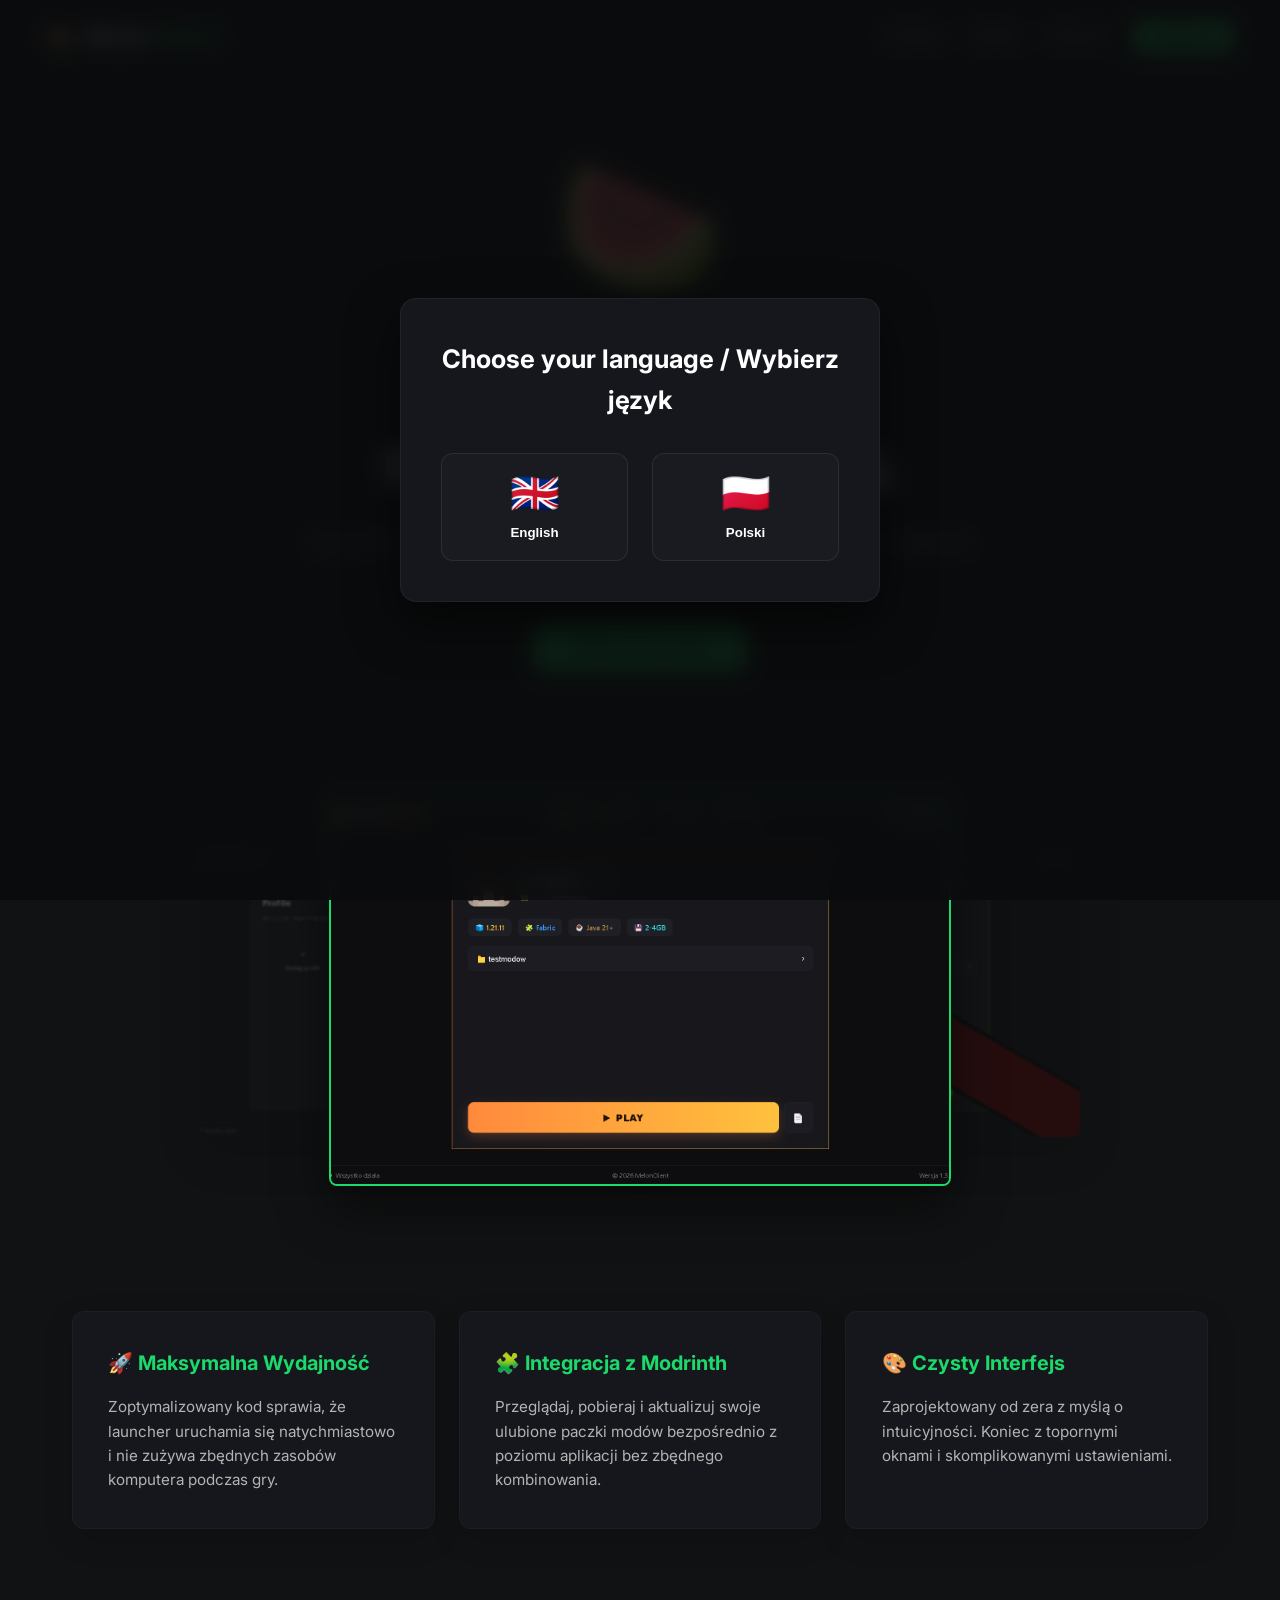
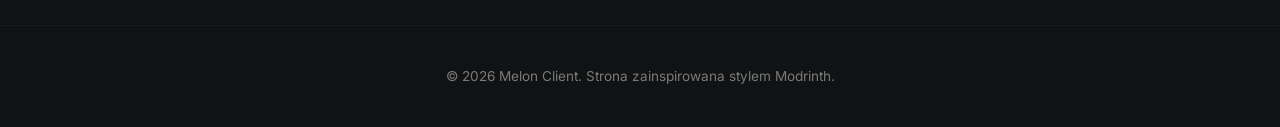
==== commit 3b793ed8: "Update index.html" ====
--- a/index.html
+++ b/index.html
@@ -4,19 +4,23 @@
     <meta charset="UTF-8">
     <link rel="icon" type="image/png" href="favicon.png">
     <meta name="viewport" content="width=device-width, initial-scale=1.0">
-    <title>Melon Client - Nowoczesny Launcher Minecraft</title>
+    <title id="page-title">Melon Client - Szybki. Stabilny. Twój.</title>
+    <!-- Import czcionek: Główna oraz Pikselowa do motywu Minecraft -->
+    <link rel="preconnect" href="https://fonts.googleapis.com">
+    <link rel="preconnect" href="https://fonts.gstatic.com" crossorigin>
+    <link href="https://fonts.googleapis.com/css2?family=Inter:wght@400;500;600;700;800&family=Press+Start+2P&display=swap" rel="stylesheet">
+    
     <style>
-        @import url('https://fonts.googleapis.com/css2?family=Press+Start+2P&display=swap');
-
         :root {
             --bg-color: #111213;
-            --card-bg: #1c1e20;
-            --card-hover: #232629;
+            --card-bg: #16171d;
             --accent-color: #1bd96a;
-            --accent-hover: #15b858;
+            --accent-hover: #15b856;
             --text-main: #ffffff;
             --text-muted: #a3a3a3;
-            --font-family: system-ui, -apple-system, BlinkMacSystemFont, 'Segoe UI', Roboto, Oxygen, Ubuntu, Cantarell, sans-serif;
+            --pixel-yellow: #ffcc00;
+            --font-main: 'Inter', sans-serif;
+            --font-pixel: 'Press Start 2P', monospace;
         }
 
         * {
@@ -28,444 +32,556 @@
         body {
             background-color: var(--bg-color);
             color: var(--text-main);
-            font-family: var(--font-family);
+            font-family: var(--font-main);
             line-height: 1.6;
             overflow-x: hidden;
         }
 
-        header {
-            position: sticky;
-            top: 0;
-            background-color: rgba(17, 18, 19, 0.85);
-            backdrop-filter: blur(12px);
-            -webkit-backdrop-filter: blur(12px);
-            border-bottom: 1px solid #2d3034;
-            z-index: 100;
-        }
-
-        .header-container {
-            display: flex;
-            justify-content: space-between;
-            align-items: center;
-            padding: 1rem 2rem;
-            max-width: 1200px;
-            margin: 0 auto;
-        }
-
-        .logo {
-            font-size: 1.5rem;
-            font-weight: 800;
-            color: var(--text-main);
-            text-decoration: none;
-            display: flex;
-            align-items: center;
-            gap: 12px;
-        }
-
-        .logo img {
-            height: 32px;
-            width: auto;
-            object-fit: contain;
-        }
-
-        .logo span {
-            color: var(--accent-color);
-        }
-
-        nav {
-            display: flex;
-            align-items: center;
-            gap: 1.5rem;
-        }
-
-        nav a {
-            color: var(--text-muted);
-            text-decoration: none;
-            font-weight: 500;
-            transition: color 0.2s;
-        }
-
-        nav a:hover {
-            color: var(--text-main);
-        }
-
-        .open-modal-btn {
-            cursor: pointer;
-            border: none;
-            font-family: var(--font-family);
-        }
-
-        .btn-nav-download {
-            background-color: var(--accent-color);
-            color: #000000 !important;
-            padding: 0.5rem 1.2rem;
-            border-radius: 6px;
-            font-weight: 700;
-            font-size: 0.9rem;
-            transition: background-color 0.2s, transform 0.2s;
-        }
-
-        .btn-nav-download:hover {
-            background-color: var(--accent-hover);
-            transform: translateY(-1px);
-        }
-
-        .hero {
-            text-align: center;
-            padding: 4rem 1rem 3rem;
-            max-width: 800px;
-            margin: 0 auto;
-        }
-
-        .large-logo-container {
-            width: 160px;
-            height: 160px;
-            margin: 0 auto 1.5rem;
-            display: flex;
-            align-items: center;
-            justify-content: center;
-        }
-
-        .large-logo-container img {
-            max-width: 100%;
-            max-height: 100%;
-            object-fit: contain;
-        }
-
-        .minecraft-text-container {
-            font-family: 'Press Start 2P', monospace;
-            font-size: 1rem;
-            color: #ffaa00;
-            text-shadow: 2px 2px 0px #3f2a00;
-            margin-bottom: 2.5rem;
-            display: flex;
-            flex-direction: column;
-            align-items: center;
-            gap: 12px;
-        }
-
-        .minecraft-static {
-            color: #ffaa00;
-        }
-
-        .minecraft-rotator {
-            height: 30px;
-            overflow: hidden;
-            position: relative;
-            width: 100%;
-        }
-
-        .minecraft-rotator .word {
-            position: absolute;
-            width: 100%;
-            left: 0;
-            top: 0;
-            opacity: 0;
-            transform: translateY(-40px);
-            animation: dropWord 12s infinite ease-in-out;
-            text-align: center;
-            color: #ffffff;
-            text-shadow: 2px 2px 0px #222;
-        }
-
-        .minecraft-rotator .word:nth-child(1) { animation-delay: 0s; }
-        .minecraft-rotator .word:nth-child(2) { animation-delay: 3s; }
-        .minecraft-rotator .word:nth-child(3) { animation-delay: 6s; }
-        .minecraft-rotator .word:nth-child(4) { animation-delay: 9s; }
-
-        @keyframes dropWord {
-            0% { opacity: 0; transform: translateY(-30px); }
-            4% { opacity: 1; transform: translateY(0); }
-            21% { opacity: 1; transform: translateY(0); }
-            25% { opacity: 0; transform: translateY(30px); }
-            100% { opacity: 0; transform: translateY(30px); }
-        }
-
-        .hero h1 {
-            font-size: 3.5rem;
-            font-weight: 800;
-            margin-bottom: 1rem;
-            letter-spacing: -1px;
-        }
-
-        .hero p {
-            font-size: 1.25rem;
-            color: var(--text-muted);
-            margin-bottom: 2.5rem;
-        }
-
-        .btn-download {
-            background-color: var(--accent-color);
-            color: #000000;
-            padding: 1rem 2.5rem;
-            font-size: 1.1rem;
-            font-weight: 700;
-            border-radius: 8px;
-            text-decoration: none;
-            transition: transform 0.2s, background-color 0.2s;
-            display: inline-block;
-            box-shadow: 0 4px 15px rgba(27, 217, 106, 0.3);
-            cursor: pointer;
-            border: none;
-            font-family: var(--font-family);
-        }
-
-        .btn-download:hover {
-            background-color: var(--accent-hover);
-            transform: translateY(-2px);
-        }
-
-        .gallery-section {
-            max-width: 1000px;
-            margin: 2rem auto 4rem;
-            padding: 0 2rem;
-        }
-
-        .gallery-container {
-            position: relative;
-            height: 400px;
-            margin-top: 3rem;
-        }
-
-        .screenshot-slot {
-            position: absolute;
-            width: 55%;
-            height: 340px;
-            background-color: var(--card-bg);
-            border-radius: 12px;
-            box-shadow: 0 15px 35px rgba(0, 0, 0, 0.6);
-            transition: transform 0.4s cubic-bezier(0.25, 1, 0.5, 1), z-index 0.4s, opacity 0.4s, border 0.4s;
-            overflow: hidden;
-        }
-
-        .screenshot-slot img {
-            width: 100%;
-            height: 100%;
-            object-fit: cover;
-            display: block;
-        }
-
-        .slot-1 { left: 50%; transform: translateX(-50%); z-index: 3; border: 2px solid var(--accent-color); }
-        .slot-2 { left: 5%; top: 25px; z-index: 1; opacity: 0.6; transform: scale(0.9); border: 2px solid rgba(255, 255, 255, 0.1); }
-        .slot-3 { right: 5%; top: 25px; z-index: 2; opacity: 0.6; transform: scale(0.9); border: 2px solid rgba(255, 255, 255, 0.1); }
-
-        .screenshot-slot:hover {
-            z-index: 10 !important;
-            opacity: 1 !important;
-            border-color: var(--accent-color);
-            box-shadow: 0 20px 40px rgba(27, 217, 106, 0.25);
-        }
-
-        .slot-1:hover { transform: translateX(-50%) scale(1.03) !important; }
-        .slot-2:hover { transform: scale(1.03) !important; }
-        .slot-3:hover { transform: scale(1.03) !important; }
-
-        .features {
-            max-width: 1200px;
-            margin: 0 auto;
-            padding: 2rem;
-            display: grid;
-            grid-template-columns: repeat(auto-fit, minmax(300px, 1fr));
-            gap: 1.5rem;
-        }
-
-        .card {
-            background-color: var(--card-bg);
-            border: 1px solid rgba(255, 255, 255, 0.05);
-            padding: 2rem;
-            border-radius: 12px;
-            transition: background-color 0.2s, transform 0.2s;
-        }
-
-        .card:hover {
-            background-color: var(--card-hover);
-            transform: translateY(-4px);
-        }
-
-        .card h3 { font-size: 1.3rem; margin-bottom: 0.75rem; color: var(--accent-color); }
-        .card p { color: var(--text-muted); font-size: 0.95rem; }
-
+        /* Modale (Język i Pobieranie) */
         .modal-overlay {
             position: fixed;
             top: 0;
             left: 0;
             width: 100%;
             height: 100%;
-            background-color: rgba(0, 0, 0, 0.8);
-            z-index: 200;
-            display: none;
-            align-items: center;
+            background: rgba(11, 12, 13, 0.9);
+            backdrop-filter: blur(10px);
+            display: flex;
             justify-content: center;
-            backdrop-filter: blur(4px);
-        }
-
-        .modal-box {
+            align-items: center;
+            z-index: 9999;
+            transition: opacity 0.3s ease;
+        }
+
+        .modal {
             background-color: var(--card-bg);
-            border: 1px solid rgba(255, 255, 255, 0.1);
+            border: 1px solid rgba(255, 255, 255, 0.05);
             border-radius: 16px;
-            padding: 2rem;
+            padding: 2.5rem;
+            text-align: center;
+            max-width: 480px;
             width: 90%;
-            max-width: 460px;
+            box-shadow: 0 20px 50px rgba(0,0,0,0.6);
             position: relative;
+        }
+
+        .modal h2 {
+            font-size: 1.6rem;
+            font-weight: 700;
+            margin-bottom: 2rem;
+        }
+
+        .modal-options {
+            display: flex;
+            gap: 1.5rem;
+            justify-content: center;
+        }
+
+        .modal-btn {
+            background: rgba(255, 255, 255, 0.02);
+            border: 1px solid rgba(255, 255, 255, 0.08);
+            border-radius: 12px;
+            padding: 1.2rem;
+            cursor: pointer;
+            color: var(--text-main);
+            flex: 1;
+            transition: all 0.2s ease;
+            display: flex;
+            flex-direction: column;
+            align-items: center;
+            gap: 0.75rem;
+            font-weight: 600;
+            text-decoration: none;
+        }
+
+        .modal-btn:hover {
+            border-color: var(--accent-color);
+            background: rgba(27, 217, 106, 0.05);
+            transform: translateY(-2px);
+        }
+
+        .modal-btn img {
+            width: 40px;
+            height: 40px;
+        }
+
+        .lang-flag {
+            font-size: 2.5rem;
+            line-height: 1;
+        }
+
+        .close-modal {
+            position: absolute;
+            top: 15px;
+            right: 15px;
+            background: none;
+            border: none;
+            color: var(--text-muted);
+            font-size: 1.5rem;
+            cursor: pointer;
+        }
+
+        /* Oryginalny Header ze zrzutu ekranu */
+        header {
+            border-bottom: 1px solid rgba(255, 255, 255, 0.05);
+            background-color: var(--bg-color);
+        }
+
+        .header-container {
+            display: flex;
+            justify-content: space-between;
+            align-items: center;
+            padding: 1.2rem 2rem;
+            max-width: 1250px;
+            margin: 0 auto;
+        }
+
+        .logo-wrapper {
+            display: flex;
+            align-items: center;
+            gap: 10px;
+            text-decoration: none;
+        }
+
+        .logo-img {
+            width: 28px;
+            height: 28px;
+            object-fit: contain;
+        }
+
+        .logo-text {
+            font-size: 1.35rem;
+            font-weight: 800;
+            color: #ffffff;
+        }
+
+        .logo-text span {
+            color: var(--accent-color);
+            margin-left: 4px;
+        }
+
+        nav {
+            display: flex;
+            align-items: center;
+            gap: 1.8rem;
+        }
+
+        nav a.nav-link {
+            color: #ced4da;
+            text-decoration: none;
+            font-weight: 500;
+            font-size: 0.95rem;
+            transition: color 0.2s;
+        }
+
+        nav a.nav-link:hover {
+            color: #ffffff;
+        }
+
+        /* Przycisk Pobierz w menu */
+        .nav-download-btn {
+            background-color: var(--accent-color);
+            color: #000000;
+            text-decoration: none;
+            font-weight: 700;
+            padding: 0.5rem 1.4rem;
+            border-radius: 6px;
+            font-size: 0.95rem;
+            transition: background-color 0.2s;
+            border: none;
+            cursor: pointer;
+        }
+
+        .nav-download-btn:hover {
+            background-color: var(--accent-hover);
+        }
+
+        /* Hero Section - Dokładne odwzorowanie image_b42260.png */
+        .hero {
+            text-align: center;
+            padding: 4.5rem 2rem 3rem 2rem;
+            max-width: 900px;
+            margin: 0 auto;
+        }
+
+        .hero-main-logo {
+            width: 160px;
+            height: auto;
+            margin-bottom: 1.5rem;
+        }
+
+        .pixel-text-container {
+            font-family: var(--font-pixel);
+            font-size: 0.85rem;
+            line-height: 1.8;
+            margin-bottom: 2rem;
+            text-transform: uppercase;
+        }
+
+        .pixel-yellow {
+            color: var(--pixel-yellow);
+            display: block;
+            margin-bottom: 0.5rem;
+        }
+
+        .pixel-white {
+            color: #ffffff;
+            display: block;
+        }
+
+        .hero h1 {
+            font-size: 3.2rem;
+            font-weight: 800;
+            letter-spacing: -0.5px;
+            margin-bottom: 1.2rem;
+            color: #ffffff;
+        }
+
+        .hero p {
+            font-size: 1.1rem;
+            color: var(--text-muted);
+            margin-bottom: 2.5rem;
+            max-width: 680px;
+            margin-left: auto;
+            margin-right: auto;
+            font-weight: 400;
+        }
+
+        .hero-download-btn {
+            background-color: var(--accent-color);
+            color: #000000;
+            font-size: 1.05rem;
+            font-weight: 700;
+            padding: 0.85rem 2.2rem;
+            border: none;
+            border-radius: 6px;
+            cursor: pointer;
+            transition: background-color 0.2s;
+            box-shadow: 0 4px 20px rgba(27, 217, 106, 0.2);
+        }
+
+        .hero-download-btn:hover {
+            background-color: var(--accent-hover);
+        }
+
+        /* Trójwymiarowy stos zrzutów ekranu - Odwzorowanie image_b4227b.png */
+        .screenshot-section {
+            max-width: 1100px;
+            margin: 2rem auto 5rem auto;
+            padding: 0 2rem;
+            position: relative;
+        }
+
+        .screenshot-stack {
+            position: relative;
+            display: flex;
+            justify-content: center;
+            align-items: center;
+            height: 480px;
+            width: 100%;
+        }
+
+        .screen-mockup {
+            position: absolute;
+            border-radius: 8px;
+            overflow: hidden;
             box-shadow: 0 20px 50px rgba(0,0,0,0.5);
-        }
-
-        .modal-close {
-            position: absolute;
-            top: 1rem;
-            right: 1.5rem;
-            font-size: 1.8rem;
-            color: var(--text-muted);
-            cursor: pointer;
-        }
-
-        .modal-box h2 { font-size: 1.5rem; margin-bottom: 1.5rem; font-weight: 700; }
-
-        .arch-container {
-            display: flex;
-            flex-direction: column;
-            gap: 0.75rem;
-            margin-bottom: 2rem;
-        }
-
-        .arch-card {
-            display: flex;
-            align-items: center;
-            padding: 1rem;
-            background-color: var(--bg-color);
-            border: 2px solid transparent;
-            border-radius: 8px;
-            cursor: pointer;
-            transition: all 0.2s;
-        }
-
-        .arch-card input {
-            margin-right: 1rem;
-            accent-color: var(--accent-color);
-            width: 18px;
-            height: 18px;
-        }
-
-        .arch-card span { font-weight: 600; font-size: 1rem; }
-        
-        .arch-card:has(input:checked) {
-            border-color: var(--accent-color);
-            background-color: var(--card-hover);
-        }
-
+            background: #1e1f26;
+            transition: all 0.3s ease;
+        }
+
+        /* Boczne, cofnięte makiety */
+        .screen-mockup.back-left {
+            width: 50%;
+            left: 5%;
+            z-index: 1;
+            opacity: 0.25;
+            filter: blur(1px);
+            transform: scale(0.9);
+        }
+
+        .screen-mockup.back-right {
+            width: 50%;
+            right: 5%;
+            z-index: 1;
+            opacity: 0.25;
+            filter: blur(1px);
+            transform: scale(0.9);
+        }
+
+        /* Główna makieta na środku */
+        .screen-mockup.front-center {
+            width: 60%;
+            z-index: 2;
+            border: 2px solid var(--accent-color);
+            opacity: 1;
+            transform: scale(1);
+        }
+
+        .screen-mockup img {
+            width: 100%;
+            display: block;
+            aspect-ratio: 16/10;
+            object-fit: cover;
+        }
+
+        /* Siatka trzech kart - Odwzorowanie image_b42281.png */
+        .features-grid {
+            display: grid;
+            grid-template-columns: repeat(3, 1fr);
+            gap: 1.5rem;
+            max-width: 1200px;
+            margin: 0 auto;
+            padding: 0 2rem 6rem 2rem;
+        }
+
+        @media (max-width: 900px) {
+            .features-grid {
+                grid-template-columns: 1fr;
+            }
+            .screenshot-stack {
+                height: 280px;
+            }
+            .screen-mockup.front-center { width: 90%; }
+            .screen-mockup.back-left, .screen-mockup.back-right { display: none; }
+        }
+
+        .feature-card {
+            background-color: var(--card-bg);
+            border: 1px solid rgba(255, 255, 255, 0.03);
+            border-radius: 12px;
+            padding: 2.2rem;
+            box-shadow: 0 10px 30px rgba(0,0,0,0.15);
+        }
+
+        .feature-card h3 {
+            color: var(--accent-color);
+            font-size: 1.25rem;
+            font-weight: 700;
+            margin-bottom: 1rem;
+            display: flex;
+            align-items: center;
+            gap: 10px;
+        }
+
+        .feature-card p {
+            color: #b3b3b3;
+            font-size: 0.95rem;
+            line-height: 1.6;
+        }
+
+        /* Stopka */
         footer {
             text-align: center;
-            padding: 4rem 1rem 2rem;
-            color: var(--text-muted);
-            font-size: 0.9rem;
-            border-top: 1px solid rgba(255, 255, 255, 0.05);
-            margin-top: 3rem;
-        }
-
-        @media (max-width: 768px) {
-            .hero h1 { font-size: 2.5rem; }
-            .header-container { flex-direction: column; gap: 1rem; }
-            nav { gap: 0.75rem; }
-            .minecraft-text-container { font-size: 0.75rem; }
-            .gallery-container { height: auto; display: flex; flex-direction: column; gap: 1.5rem; }
-            .screenshot-slot { position: relative; width: 100%; height: 220px; left: 0 !important; right: 0 !important; top: 0 !important; opacity: 1 !important; transform: none !important; }
+            padding: 2.5rem 1rem;
+            color: #7a7a7a;
+            font-size: 0.85rem;
+            border-top: 1px solid rgba(255, 255, 255, 0.03);
         }
     </style>
 </head>
 <body>
 
+    <!-- 1. SYSTEM JĘZYKÓW (ZACHOWANY) -->
+    <div id="lang-overlay" class="modal-overlay">
+        <div class="modal">
+            <h2>Choose your language / Wybierz język</h2>
+            <div class="modal-options">
+                <button class="modal-btn" onclick="setLanguage('eng')">
+                    <span class="lang-flag">🇬🇧</span>
+                    <span>English</span>
+                </button>
+                <button class="modal-btn" onclick="setLanguage('pl')">
+                    <span class="lang-flag">🇵🇱</span>
+                    <span>Polski</span>
+                </button>
+            </div>
+        </div>
+    </div>
+
+    <!-- 2. OKNO POBIERANIA (Z PRZEKIEROWANIEM NA GITHUB RELEASES) -->
+    <div id="download-overlay" class="modal-overlay" style="display: none; opacity: 0;">
+        <div class="modal">
+            <button class="close-modal" onclick="closeDownloadModal()">&times;</button>
+            <h2 id="modal-download-title">Wybierz swój system</h2>
+            <div class="modal-options">
+                <!-- Bezpośrednie bezpieczne przekierowanie do Twojego dziekujeinfo z parametrami -->
+                <a href="./dziekujeinfo/?os=windows" class="modal-btn" id="os-win-btn">
+                    <img src="https://cdn.jsdelivr.net/gh/devicons/devicon/icons/windows8/windows8-original.svg" alt="Windows">
+                    <span>Windows</span>
+                </a>
+                <a href="./dziekujeinfo/?os=linux" class="modal-btn" id="os-lin-btn">
+                    <img src="https://cdn.jsdelivr.net/gh/devicons/devicon/icons/linux/linux-original.svg" alt="Linux">
+                    <span>Linux</span>
+                </a>
+            </div>
+        </div>
+    </div>
+
+    <!-- Prawdziwy Stary Header + Zmiany (Discord) -->
     <header>
         <div class="header-container">
-            <a href="/" class="logo">
-                <img src="logo-small.png" alt="Melon Client Logo">
-                Melon<span>Client</span>
+            <a href="#" class="logo-wrapper">
+                <img src="favicon.png" alt="Melon Logo" class="logo-img">
+                <div class="logo-text">Melon<span>Client</span></div>
             </a>
             <nav>
-                <a href="#features">Funkcje</a>
-                <a href="https://github.com/monykPL/MelonClient/" target="_blank">GitHub</a>
-                <button class="open-modal-btn btn-nav-download">Pobierz</button>
+                <a href="#features" class="nav-link" id="nav-features">Funkcje</a>
+                <a href="https://github.com/monykPL/MelonClient/" target="_blank" class="nav-link">GitHub</a>
+                <a href="https://discord.gg/GjPypUGW6" target="_blank" class="nav-link" id="nav-discord">Discord</a>
+                <button class="nav-download-btn" id="nav-download" onclick="openDownloadModal()">Pobierz</button>
             </nav>
         </div>
     </header>
 
     <main>
+        <!-- Sekcja Główna (Hero) z image_b42260.png -->
         <section class="hero">
-            <div class="large-logo-container">
-                <img src="logo.png" alt="Melon Client Logo Duże">
-            </div>
-
-            <div class="minecraft-text-container">
-                <span class="minecraft-static">Najlepszy Client bo:</span>
-                <div class="minecraft-rotator">
-                    <div class="word">Jest Open-Source</div>
-                    <div class="word">Dobra Optymalizacja</div>
-                    <div class="word">Jest Polski</div>
-                    <div class="word">Fajny Support</div>
+            <img src="favicon.png" alt="Melon Client Logo" class="hero-main-logo">
+            
+            <div class="pixel-text-container">
+                <span class="pixel-yellow" id="pixel-top">Najlepszy Client bo:</span>
+                <span class="pixel-white" id="pixel-bottom">Jest Polski</span>
+            </div>
+
+            <h1 id="hero-title">Szybki. Stabilny. Twój.</h1>
+            
+            <p id="hero-subtitle">
+                Nowoczesny launcher do Minecrafta stworzony z myślą o wydajności i wygodzie graczów. 
+                Zarządzaj modami i profilami w mgnieniu oka.
+            </p>
+            
+            <button class="hero-download-btn" id="hero-btn" onclick="openDownloadModal()">Pobierz Launcher</button>
+        </section>
+
+        <!-- Trójwymiarowy stos zrzutów z ekranu z image_b4227b.png -->
+        <section class="screenshot-section" id="features">
+            <div class="screenshot-stack">
+                <div class="screen-mockup back-left">
+                    <img src="screen2.png" alt="Makieta lewa">
                 </div>
-            </div>
-
-            <h1>Szybki. Stabilny. Twój.</h1>
-            <p>Nowoczesny launcher do Minecrafta stworzony z myślą o wydajności i wygodzie graczów. Zarządzaj modami i profilami w mgnieniu oka.</p>
-            <button class="open-modal-btn btn-download">Pobierz Launcher</button>
+                <div class="screen-mockup front-center">
+                    <img src="screen1.png" alt="Makieta Główna Melon Client">
+                </div>
+                <div class="screen-mockup back-right">
+                    <img src="screen3.png" alt="Makieta prawa">
+                </div>
+            </div>
         </section>
 
-        <section class="gallery-section">
-            <div class="gallery-container">
-                <div class="screenshot-slot slot-2"><img src="screen2.png" alt="Zrzut ekranu 2"></div>
-                <div class="screenshot-slot slot-3"><img src="screen3.png" alt="Zrzut ekranu 3"></div>
-                <div class="screenshot-slot slot-1"><img src="screen1.png" alt="Główny zrzut ekranu 1"></div>
-            </div>
-        </section>
-
-        <section class="features" id="features">
-            <div class="card">
-                <h3>🚀 Maksymalna Wydajność</h3>
-                <p>Zoptymalizowany kod sprawia, że launcher uruchamia się natychmiastowo i nie zużywa zbędnych zasobów komputera podczas gry.</p>
-            </div>
-            <div class="card">
-                <h3>🧩 Integracja z Modrinth</h3>
-                <p>Przeglądaj, pobieraj i aktualizuj swoje ulubione paczki modów bezpośrednio z poziomu aplikacji bez zbędnego kombinowania.</p>
-            </div>
-            <div class="card">
-                <h3>🎨 Czysty Interfejs</h3>
-                <p>Zaprojektowany od zera z myślą o intuicyjności. Koniec z topornymi oknami i skomplikowanymi ustawieniami.</p>
-            </div>
+        <!-- Oryginalne Trzy Kafelki z Cechami z image_b42281.png -->
+        <section class="features-grid">
+            
+            <div class="feature-card">
+                <h3 id="card1-title">🚀 Maksymalna Wydajność</h3>
+                <p id="card1-desc">Zoptymalizowany kod sprawia, że launcher uruchamia się natychmiastowo i nie zużywa zbędnych zasobów komputera podczas gry.</p>
+            </div>
+
+            <div class="feature-card">
+                <h3 id="card2-title">🧩 Integracja z Modrinth</h3>
+                <p id="card2-desc">Przeglądaj, pobieraj i aktualizuj swoje ulubione paczki modów bezpośrednio z poziomu aplikacji bez zbędnego kombinowania.</p>
+            </div>
+
+            <div class="feature-card">
+                <h3 id="card3-title">🎨 Czysty Interfejs</h3>
+                <p id="card3-desc">Zaprojektowany od zera z myślą o intuicyjności. Koniec z topornymi oknami i skomplikowanymi ustawieniami.</p>
+            </div>
+
         </section>
     </main>
 
-    <div id="download-modal" class="modal-overlay">
-        <div class="modal-box">
-            <span class="modal-close" id="close-modal-btn">&times;</span>
-            <h2>Wybierz wersję systemu</h2>
-            <div class="arch-container">
-                <label class="arch-card"><input type="radio" name="system-arch" value="win64" checked><span>Windows x64</span></label>
-                <label class="arch-card"><input type="radio" name="system-arch" value="win_arm64"><span>Windows ARM64</span></label>
-                <label class="arch-card"><input type="radio" name="system-arch" value="win32"><span>Windows x32</span></label>
-                <label class="arch-card"><input type="radio" name="system-arch" value="linux"><span>Linux</span></label>
-            </div>
-            <button id="submit-download-btn" class="btn-download" style="width: 100%;">Pobierz teraz</button>
-        </div>
-    </div>
-
     <footer>
-        <p>&copy; 2026 Melon Client. Strona zainspirowana stylem Modrinth.</p>
+        <p id="footer-text">© 2026 Melon Client. Strona zainspirowana stylem Modrinth.</p>
     </footer>
 
     <script>
-        const modal = document.getElementById('download-modal');
-        const openModalBtns = document.querySelectorAll('.open-modal-btn');
-        const closeModalBtn = document.getElementById('close-modal-btn');
-        const submitDownloadBtn = document.getElementById('submit-download-btn');
-
-        openModalBtns.forEach(btn => { btn.addEventListener('click', () => { modal.style.display = 'flex'; }); });
-        closeModalBtn.addEventListener('click', () => { modal.style.display = 'none'; });
-        window.addEventListener('click', (e) => { if (e.target === modal) { modal.style.display = 'none'; } });
-
-        submitDownloadBtn.addEventListener('click', () => {
-            const selectedArch = document.querySelector('input[name="system-arch"]:checked').value;
-            modal.style.display = 'none';
-            window.location.href = './dziekujeinfo/?os=' + selectedArch;
-        });
+        // Zapobieganie problemom z linkami Discord zależnie od języka
+        const discordLinks = {
+            pl: 'https://discord.gg/GjPypUGW6',
+            eng: 'https://discord.gg/6HbSsbtvJ'
+        };
+
+        const translations = {
+            pl: {
+                title: "Melon Client - Szybki. Stabilny. Twój.",
+                navFeatures: "Funkcje",
+                navDownload: "Pobierz",
+                pixelTop: "Najlepszy Client bo:",
+                pixelBottom: "Jest Polski",
+                heroTitle: "Szybki. Stabilny. Twój.",
+                heroSubtitle: "Nowoczesny launcher do Minecrafta stworzony z myślą o wydajności i wygodzie graczów. Zarządzaj modami i profilami w mgnieniu oka.",
+                heroBtn: "Pobierz Launcher",
+                modalTitle: "Wybierz swój system",
+                c1Title: "🚀 Maksymalna Wydajność",
+                c1Desc: "Zoptymalizowany kod sprawia, że launcher uruchamia się natychmiastowo i nie zużywa zbędnych zasobów komputera podczas gry.",
+                c2Title: "🧩 Integracja z Modrinth",
+                c2Desc: "Przeglądaj, pobieraj i aktualizuj swoje ulubione paczki modów bezpośrednio z poziomu aplikacji bez zbędnego kombinowania.",
+                c3Title: "🎨 Czysty Interfejs",
+                c3Desc: "Zaprojektowany od zera z myślą o intuicyjności. Koniec z topornymi oknami i skomplikowanymi ustawieniami.",
+                footer: "© 2026 Melon Client. Strona zainspirowana stylem Modrinth."
+            },
+            eng: {
+                title: "Melon Client - Fast. Stable. Yours.",
+                navFeatures: "Features",
+                navDownload: "Download",
+                pixelTop: "The best client because:",
+                pixelBottom: "It's Polish made",
+                heroTitle: "Fast. Stable. Yours.",
+                heroSubtitle: "A modern Minecraft launcher built for pure performance and convenience. Manage your mods and profiles in the blink of an eye.",
+                heroBtn: "Download Launcher",
+                modalTitle: "Select your OS",
+                c1Title: "🚀 Maximum Performance",
+                c1Desc: "Optimized code ensures the launcher starts instantly and doesn't consume unnecessary system resources during gameplay.",
+                c2Title: "🧩 Modrinth Integration",
+                c2Desc: "Browse, download, and update your favorite modpacks directly inside the application without any extra hassle.",
+                c3Title: "🎨 Clean Interface",
+                c3Desc: "Designed completely from scratch for absolute intuitiveness. No more clunky windows or overcomplicated settings.",
+                footer: "© 2026 Melon Client. Site inspired by Modrinth style."
+            }
+        };
+
+        function setLanguage(lang) {
+            const langOverlay = document.getElementById('lang-overlay');
+            langOverlay.style.opacity = '0';
+            setTimeout(() => langOverlay.style.display = 'none', 300);
+
+            // Zmiana tekstów na stronie
+            document.getElementById('page-title').innerText = translations[lang].title;
+            document.getElementById('nav-features').innerText = translations[lang].navFeatures;
+            document.getElementById('nav-download').innerText = translations[lang].navDownload;
+            document.getElementById('pixel-top').innerText = translations[lang].pixelTop;
+            document.getElementById('pixel-bottom').innerText = translations[lang].pixelBottom;
+            document.getElementById('hero-title').innerText = translations[lang].heroTitle;
+            document.getElementById('hero-subtitle').innerText = translations[lang].heroSubtitle;
+            document.getElementById('hero-btn').innerText = translations[lang].heroBtn;
+            document.getElementById('modal-download-title').innerText = translations[lang].modalTitle;
+            
+            document.getElementById('card1-title').innerText = translations[lang].c1Title;
+            document.getElementById('card1-desc').innerText = translations[lang].c1Desc;
+            document.getElementById('card2-title').innerText = translations[lang].c2Title;
+            document.getElementById('card2-desc').innerText = translations[lang].c2Desc;
+            document.getElementById('card3-title').innerText = translations[lang].c3Title;
+            document.getElementById('card3-desc').innerText = translations[lang].c3Desc;
+            
+            document.getElementById('footer-text').innerText = translations[lang].footer;
+
+            // Ustawienia linków i przekierowań regionalnych
+            document.getElementById('nav-discord').href = discordLinks[lang];
+            document.getElementById('os-win-btn').href = `./dziekujeinfo/?os=windows&lang=${lang}`;
+            document.getElementById('os-lin-btn').href = `./dziekujeinfo/?os=linux&lang=${lang}`;
+        }
+
+        function openDownloadModal() {
+            const modal = document.getElementById('download-overlay');
+            modal.style.display = 'flex';
+            setTimeout(() => modal.style.opacity = '1', 10);
+        }
+
+        function closeDownloadModal() {
+            const modal = document.getElementById('download-overlay');
+            modal.style.opacity = '0';
+            setTimeout(() => modal.style.display = 'none', 300);
+        }
     </script>
 </body>
 </html>
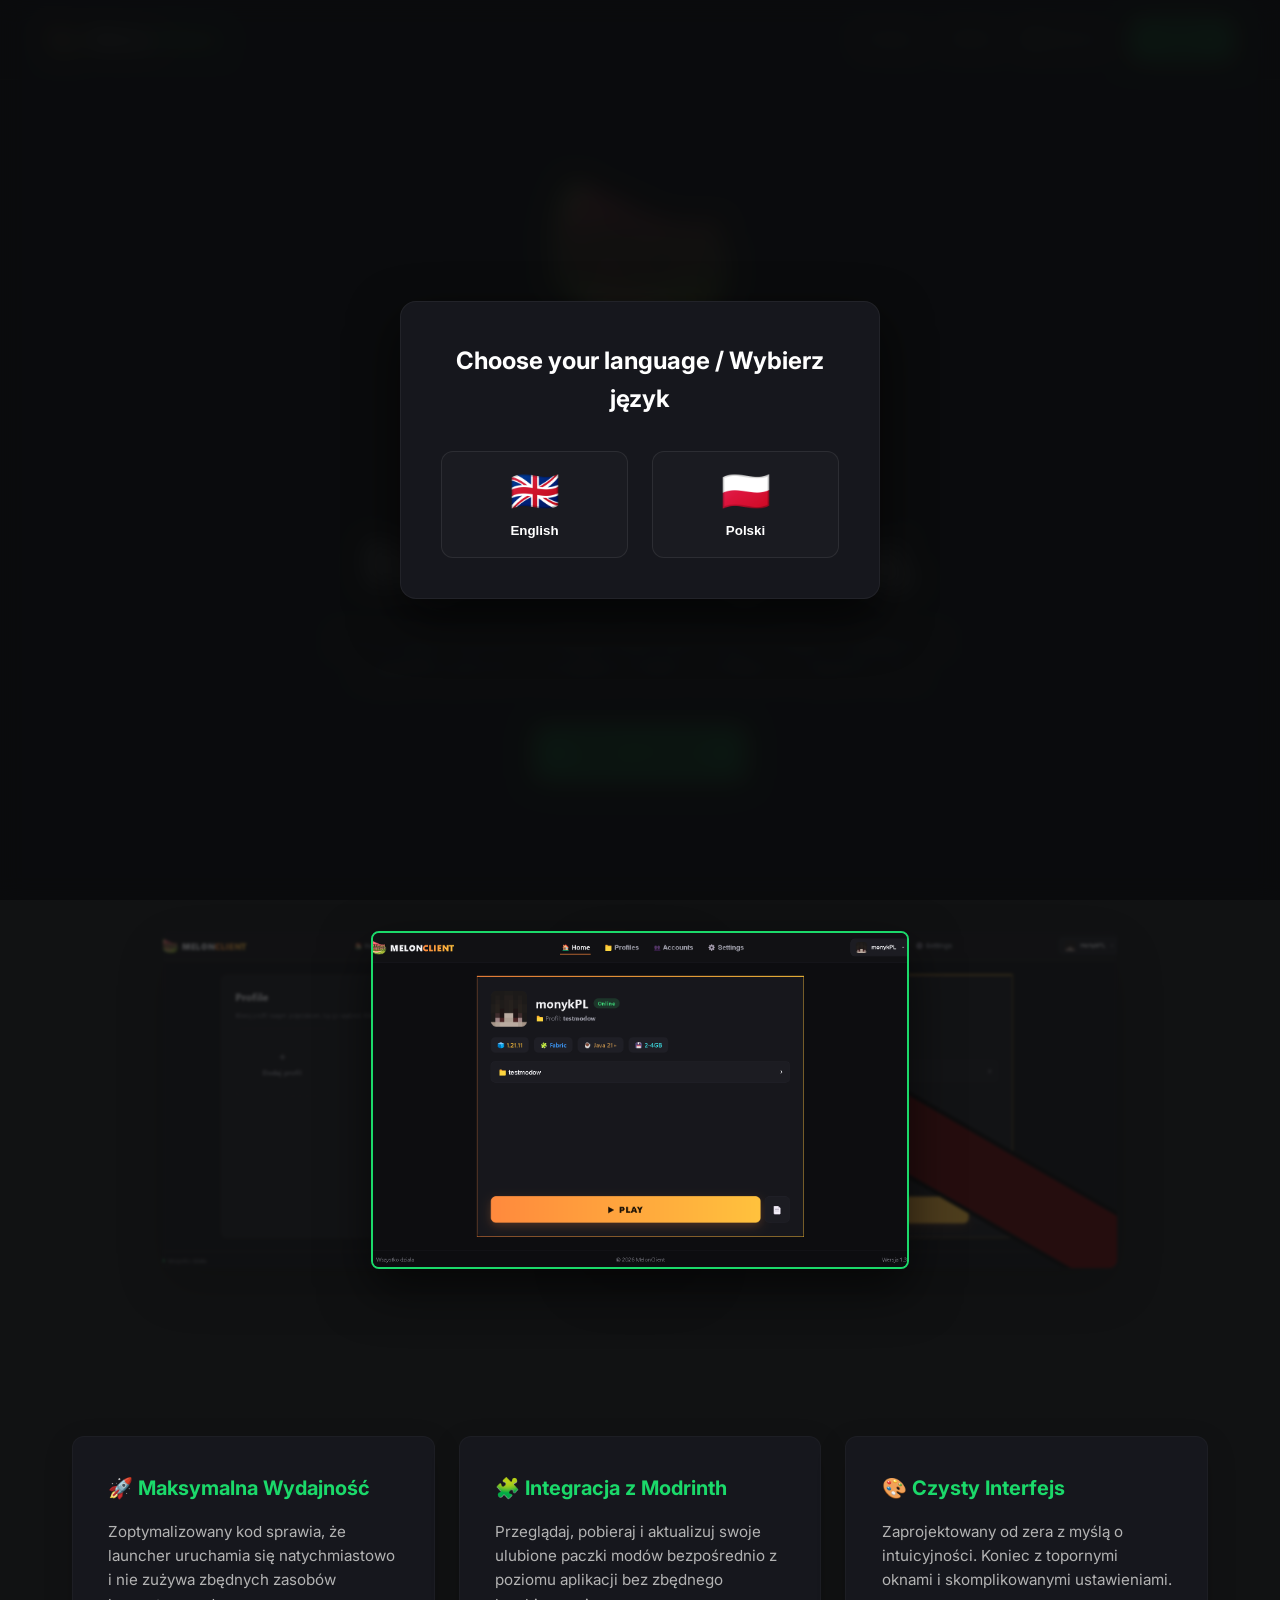
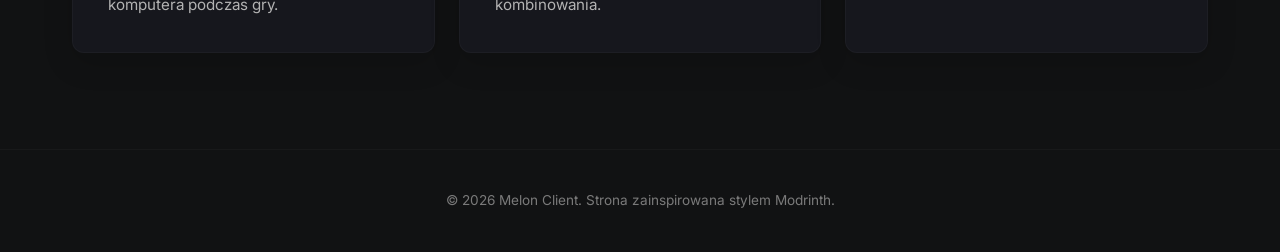
==== commit bb2d2af2: "Update index.html" ====
--- a/index.html
+++ b/index.html
@@ -5,7 +5,7 @@
     <link rel="icon" type="image/png" href="favicon.png">
     <meta name="viewport" content="width=device-width, initial-scale=1.0">
     <title id="page-title">Melon Client - Szybki. Stabilny. Twój.</title>
-    <!-- Import czcionek: Główna oraz Pikselowa do motywu Minecraft -->
+    
     <link rel="preconnect" href="https://fonts.googleapis.com">
     <link rel="preconnect" href="https://fonts.gstatic.com" crossorigin>
     <link href="https://fonts.googleapis.com/css2?family=Inter:wght@400;500;600;700;800&family=Press+Start+2P&display=swap" rel="stylesheet">
@@ -37,15 +37,14 @@
             overflow-x: hidden;
         }
 
-        /* Modale (Język i Pobieranie) */
         .modal-overlay {
             position: fixed;
             top: 0;
             left: 0;
             width: 100%;
             height: 100%;
-            background: rgba(11, 12, 13, 0.9);
-            backdrop-filter: blur(10px);
+            background: rgba(11, 12, 13, 0.95);
+            backdrop-filter: blur(12px);
             display: flex;
             justify-content: center;
             align-items: center;
@@ -62,11 +61,10 @@
             max-width: 480px;
             width: 90%;
             box-shadow: 0 20px 50px rgba(0,0,0,0.6);
-            position: relative;
         }
 
         .modal h2 {
-            font-size: 1.6rem;
+            font-size: 1.5rem;
             font-weight: 700;
             margin-bottom: 2rem;
         }
@@ -91,7 +89,6 @@
             align-items: center;
             gap: 0.75rem;
             font-weight: 600;
-            text-decoration: none;
         }
 
         .modal-btn:hover {
@@ -100,28 +97,11 @@
             transform: translateY(-2px);
         }
 
-        .modal-btn img {
-            width: 40px;
-            height: 40px;
-        }
-
         .lang-flag {
             font-size: 2.5rem;
             line-height: 1;
         }
 
-        .close-modal {
-            position: absolute;
-            top: 15px;
-            right: 15px;
-            background: none;
-            border: none;
-            color: var(--text-muted);
-            font-size: 1.5rem;
-            cursor: pointer;
-        }
-
-        /* Oryginalny Header ze zrzutu ekranu */
         header {
             border-bottom: 1px solid rgba(255, 255, 255, 0.05);
             background-color: var(--bg-color);
@@ -144,8 +124,8 @@
         }
 
         .logo-img {
-            width: 28px;
-            height: 28px;
+            width: 32px;
+            height: 32px;
             object-fit: contain;
         }
 
@@ -172,13 +152,21 @@
             font-weight: 500;
             font-size: 0.95rem;
             transition: color 0.2s;
+            display: flex;
+            align-items: center;
+            gap: 6px;
         }
 
         nav a.nav-link:hover {
             color: #ffffff;
         }
 
-        /* Przycisk Pobierz w menu */
+        nav a.nav-link svg {
+            width: 16px;
+            height: 16px;
+            fill: currentColor;
+        }
+
         .nav-download-btn {
             background-color: var(--accent-color);
             color: #000000;
@@ -188,49 +176,56 @@
             border-radius: 6px;
             font-size: 0.95rem;
             transition: background-color 0.2s;
-            border: none;
-            cursor: pointer;
         }
 
         .nav-download-btn:hover {
             background-color: var(--accent-hover);
         }
 
-        /* Hero Section - Dokładne odwzorowanie image_b42260.png */
         .hero {
             text-align: center;
-            padding: 4.5rem 2rem 3rem 2rem;
+            padding: 5rem 2rem 3rem 2rem;
             max-width: 900px;
             margin: 0 auto;
         }
 
         .hero-main-logo {
-            width: 160px;
+            width: 190px;
             height: auto;
-            margin-bottom: 1.5rem;
+            margin-bottom: 2rem;
         }
 
         .pixel-text-container {
             font-family: var(--font-pixel);
-            font-size: 0.85rem;
-            line-height: 1.8;
-            margin-bottom: 2rem;
+            font-size: 1.3rem;
+            line-height: 2;
+            margin-bottom: 2.5rem;
             text-transform: uppercase;
+            letter-spacing: 0.5px;
         }
 
         .pixel-yellow {
             color: var(--pixel-yellow);
             display: block;
-            margin-bottom: 0.5rem;
+            margin-bottom: 0.6rem;
+            text-shadow: 2px 2px 0px #000;
+        }
+
+        .pixel-white-box {
+            height: 2.5rem;
+            display: flex;
+            justify-content: center;
+            align-items: center;
         }
 
         .pixel-white {
             color: #ffffff;
-            display: block;
+            text-shadow: 2px 2px 0px #000;
+            transition: opacity 0.2s ease;
         }
 
         .hero h1 {
-            font-size: 3.2rem;
+            font-size: 3.4rem;
             font-weight: 800;
             letter-spacing: -0.5px;
             margin-bottom: 1.2rem;
@@ -238,13 +233,12 @@
         }
 
         .hero p {
-            font-size: 1.1rem;
+            font-size: 1.15rem;
             color: var(--text-muted);
             margin-bottom: 2.5rem;
             max-width: 680px;
             margin-left: auto;
             margin-right: auto;
-            font-weight: 400;
         }
 
         .hero-download-btn {
@@ -258,18 +252,18 @@
             cursor: pointer;
             transition: background-color 0.2s;
             box-shadow: 0 4px 20px rgba(27, 217, 106, 0.2);
+            text-decoration: none;
+            display: inline-block;
         }
 
         .hero-download-btn:hover {
             background-color: var(--accent-hover);
         }
 
-        /* Trójwymiarowy stos zrzutów ekranu - Odwzorowanie image_b4227b.png */
         .screenshot-section {
             max-width: 1100px;
-            margin: 2rem auto 5rem auto;
+            margin: 2rem auto 6rem auto;
             padding: 0 2rem;
-            position: relative;
         }
 
         .screenshot-stack {
@@ -285,37 +279,10 @@
             position: absolute;
             border-radius: 8px;
             overflow: hidden;
-            box-shadow: 0 20px 50px rgba(0,0,0,0.5);
+            box-shadow: 0 20px 50px rgba(0,0,0,0.6);
             background: #1e1f26;
-            transition: all 0.3s ease;
-        }
-
-        /* Boczne, cofnięte makiety */
-        .screen-mockup.back-left {
-            width: 50%;
-            left: 5%;
-            z-index: 1;
-            opacity: 0.25;
-            filter: blur(1px);
-            transform: scale(0.9);
-        }
-
-        .screen-mockup.back-right {
-            width: 50%;
-            right: 5%;
-            z-index: 1;
-            opacity: 0.25;
-            filter: blur(1px);
-            transform: scale(0.9);
-        }
-
-        /* Główna makieta na środku */
-        .screen-mockup.front-center {
-            width: 60%;
-            z-index: 2;
-            border: 2px solid var(--accent-color);
-            opacity: 1;
-            transform: scale(1);
+            transition: transform 0.4s cubic-bezier(0.25, 1, 0.5, 1), opacity 0.4s ease, filter 0.4s ease;
+            width: 52%;
         }
 
         .screen-mockup img {
@@ -325,7 +292,48 @@
             object-fit: cover;
         }
 
-        /* Siatka trzech kart - Odwzorowanie image_b42281.png */
+        .screen-mockup.back-left {
+            left: 4%;
+            z-index: 1;
+            opacity: 0.25;
+            filter: blur(1.5px);
+            transform: scale(0.88) rotate(-2px);
+        }
+
+        .screen-mockup.back-right {
+            right: 4%;
+            z-index: 1;
+            opacity: 0.25;
+            filter: blur(1.5px);
+            transform: scale(0.88) rotate(2px);
+        }
+
+        .screen-mockup.front-center {
+            z-index: 2;
+            border: 2px solid var(--accent-color);
+            opacity: 1;
+            transform: scale(1);
+        }
+
+        .screenshot-stack:hover .screen-mockup.back-left {
+            transform: scale(0.92) translateX(-40px) rotate(-4px);
+            opacity: 0.45;
+            filter: blur(0.5px);
+        }
+
+        .screenshot-stack:hover .screen-mockup.back-right {
+            transform: scale(0.92) translateX(40px) rotate(4px);
+            opacity: 0.45;
+            filter: blur(0.5px);
+        }
+
+        .screen-mockup:hover {
+            z-index: 10 !important;
+            opacity: 1 !important;
+            filter: blur(0px) !important;
+            transform: scale(1.04) !important;
+        }
+
         .features-grid {
             display: grid;
             grid-template-columns: repeat(3, 1fr);
@@ -370,7 +378,6 @@
             line-height: 1.6;
         }
 
-        /* Stopka */
         footer {
             text-align: center;
             padding: 2.5rem 1rem;
@@ -382,7 +389,6 @@
 </head>
 <body>
 
-    <!-- 1. SYSTEM JĘZYKÓW (ZACHOWANY) -->
     <div id="lang-overlay" class="modal-overlay">
         <div class="modal">
             <h2>Choose your language / Wybierz język</h2>
@@ -399,49 +405,33 @@
         </div>
     </div>
 
-    <!-- 2. OKNO POBIERANIA (Z PRZEKIEROWANIEM NA GITHUB RELEASES) -->
-    <div id="download-overlay" class="modal-overlay" style="display: none; opacity: 0;">
-        <div class="modal">
-            <button class="close-modal" onclick="closeDownloadModal()">&times;</button>
-            <h2 id="modal-download-title">Wybierz swój system</h2>
-            <div class="modal-options">
-                <!-- Bezpośrednie bezpieczne przekierowanie do Twojego dziekujeinfo z parametrami -->
-                <a href="./dziekujeinfo/?os=windows" class="modal-btn" id="os-win-btn">
-                    <img src="https://cdn.jsdelivr.net/gh/devicons/devicon/icons/windows8/windows8-original.svg" alt="Windows">
-                    <span>Windows</span>
-                </a>
-                <a href="./dziekujeinfo/?os=linux" class="modal-btn" id="os-lin-btn">
-                    <img src="https://cdn.jsdelivr.net/gh/devicons/devicon/icons/linux/linux-original.svg" alt="Linux">
-                    <span>Linux</span>
-                </a>
-            </div>
-        </div>
-    </div>
-
-    <!-- Prawdziwy Stary Header + Zmiany (Discord) -->
     <header>
         <div class="header-container">
             <a href="#" class="logo-wrapper">
-                <img src="favicon.png" alt="Melon Logo" class="logo-img">
+                <img src="logo.png" alt="Melon Logo" class="logo-img">
                 <div class="logo-text">Melon<span>Client</span></div>
             </a>
             <nav>
                 <a href="#features" class="nav-link" id="nav-features">Funkcje</a>
                 <a href="https://github.com/monykPL/MelonClient/" target="_blank" class="nav-link">GitHub</a>
-                <a href="https://discord.gg/GjPypUGW6" target="_blank" class="nav-link" id="nav-discord">Discord</a>
-                <button class="nav-download-btn" id="nav-download" onclick="openDownloadModal()">Pobierz</button>
+                <a href="https://discord.gg/GjPypUGW6" target="_blank" class="nav-link" id="nav-discord">
+                    <svg viewBox="0 0 127.14 96.36"><path d="M107.7,8.07A105.15,105.15,0,0,0,77.26,0a77.19,77.19,0,0,0-3.3,6.83A96.67,96.67,0,0,0,53.22,6.83,77.19,77.19,0,0,0,49.88,0,105.15,105.15,0,0,0,19.44,8.07C3.66,31.58-1.86,54.65,1,77.53A105.73,105.73,0,0,0,32,96.36a74.37,74.37,0,0,0,6.72-10.93,68.6,68.6,0,0,1-10.64-5.12c.91-.67,1.81-1.37,2.67-2.1a75.22,75.22,0,0,0,72.76,0c.87.73,1.76,1.43,2.67,2.1a68.86,68.86,0,0,1-10.64,5.12,74.74,74.74,0,0,0,6.72,10.93,105.54,105.54,0,0,0,31.05-18.83C129.54,49.54,123.59,26.74,107.7,8.07ZM42.45,65.69C36.18,65.69,31,60,31,53S36.18,40.36,42.45,40.36,53.83,46,53.83,53,48.72,65.69,42.45,65.69Zm42.24,0C78.41,65.69,73.24,60,73.24,53S78.41,40.36,84.69,40.36,96.07,46,96.07,53,91,65.69,84.69,65.69Z"/></svg>
+                    <span>Discord</span>
+                </a>
+                <a href="https://github.com/monykPL/MelonClient/releases" target="_blank" class="nav-download-btn" id="nav-download">Pobierz</a>
             </nav>
         </div>
     </header>
 
     <main>
-        <!-- Sekcja Główna (Hero) z image_b42260.png -->
         <section class="hero">
-            <img src="favicon.png" alt="Melon Client Logo" class="hero-main-logo">
+            <img src="logo.png" alt="Melon Client Logo" class="hero-main-logo">
             
             <div class="pixel-text-container">
                 <span class="pixel-yellow" id="pixel-top">Najlepszy Client bo:</span>
-                <span class="pixel-white" id="pixel-bottom">Jest Polski</span>
+                <div class="pixel-white-box">
+                    <span class="pixel-white" id="pixel-changing">Jest Polski</span>
+                </div>
             </div>
 
             <h1 id="hero-title">Szybki. Stabilny. Twój.</h1>
@@ -451,10 +441,9 @@
                 Zarządzaj modami i profilami w mgnieniu oka.
             </p>
             
-            <button class="hero-download-btn" id="hero-btn" onclick="openDownloadModal()">Pobierz Launcher</button>
+            <a href="https://github.com/monykPL/MelonClient/releases" target="_blank" class="hero-download-btn" id="hero-btn">Pobierz Launcher</a>
         </section>
 
-        <!-- Trójwymiarowy stos zrzutów z ekranu z image_b4227b.png -->
         <section class="screenshot-section" id="features">
             <div class="screenshot-stack">
                 <div class="screen-mockup back-left">
@@ -469,9 +458,7 @@
             </div>
         </section>
 
-        <!-- Oryginalne Trzy Kafelki z Cechami z image_b42281.png -->
         <section class="features-grid">
-            
             <div class="feature-card">
                 <h3 id="card1-title">🚀 Maksymalna Wydajność</h3>
                 <p id="card1-desc">Zoptymalizowany kod sprawia, że launcher uruchamia się natychmiastowo i nie zużywa zbędnych zasobów komputera podczas gry.</p>
@@ -486,7 +473,6 @@
                 <h3 id="card3-title">🎨 Czysty Interfejs</h3>
                 <p id="card3-desc">Zaprojektowany od zera z myślą o intuicyjności. Koniec z topornymi oknami i skomplikowanymi ustawieniami.</p>
             </div>
-
         </section>
     </main>
 
@@ -495,11 +481,19 @@
     </footer>
 
     <script>
-        // Zapobieganie problemom z linkami Discord zależnie od języka
         const discordLinks = {
             pl: 'https://discord.gg/GjPypUGW6',
             eng: 'https://discord.gg/6HbSsbtvJ'
         };
+
+        const textRotator = {
+            pl: ["Jest Polski", "Ma dużo FPS", "Jest darmowy", "Jest stabilny"],
+            eng: ["It's Polish made", "Boosts your FPS", "Completely free", "Rock stable"]
+        };
+
+        let currentLang = 'pl';
+        let textIndex = 0;
+        let rotationInterval;
 
         const translations = {
             pl: {
@@ -507,11 +501,9 @@
                 navFeatures: "Funkcje",
                 navDownload: "Pobierz",
                 pixelTop: "Najlepszy Client bo:",
-                pixelBottom: "Jest Polski",
                 heroTitle: "Szybki. Stabilny. Twój.",
                 heroSubtitle: "Nowoczesny launcher do Minecrafta stworzony z myślą o wydajności i wygodzie graczów. Zarządzaj modami i profilami w mgnieniu oka.",
                 heroBtn: "Pobierz Launcher",
-                modalTitle: "Wybierz swój system",
                 c1Title: "🚀 Maksymalna Wydajność",
                 c1Desc: "Zoptymalizowany kod sprawia, że launcher uruchamia się natychmiastowo i nie zużywa zbędnych zasobów komputera podczas gry.",
                 c2Title: "🧩 Integracja z Modrinth",
@@ -525,11 +517,9 @@
                 navFeatures: "Features",
                 navDownload: "Download",
                 pixelTop: "The best client because:",
-                pixelBottom: "It's Polish made",
                 heroTitle: "Fast. Stable. Yours.",
                 heroSubtitle: "A modern Minecraft launcher built for pure performance and convenience. Manage your mods and profiles in the blink of an eye.",
                 heroBtn: "Download Launcher",
-                modalTitle: "Select your OS",
                 c1Title: "🚀 Maximum Performance",
                 c1Desc: "Optimized code ensures the launcher starts instantly and doesn't consume unnecessary system resources during gameplay.",
                 c2Title: "🧩 Modrinth Integration",
@@ -540,21 +530,36 @@
             }
         };
 
+        function startTextRotation(lang) {
+            clearInterval(rotationInterval);
+            const textElement = document.getElementById('pixel-changing');
+            textIndex = 0;
+            textElement.innerText = textRotator[lang][textIndex];
+
+            rotationInterval = setInterval(() => {
+                textElement.style.opacity = '0'; 
+                setTimeout(() => {
+                    textIndex = (textIndex + 1) % textRotator[lang].length;
+                    textElement.innerText = textRotator[lang][textIndex];
+                    textElement.style.opacity = '1'; 
+                }, 200);
+            }, 3000); 
+        }
+
         function setLanguage(lang) {
+            currentLang = lang;
             const langOverlay = document.getElementById('lang-overlay');
             langOverlay.style.opacity = '0';
             setTimeout(() => langOverlay.style.display = 'none', 300);
 
-            // Zmiana tekstów na stronie
+            // Zmiana treści na stronie
             document.getElementById('page-title').innerText = translations[lang].title;
             document.getElementById('nav-features').innerText = translations[lang].navFeatures;
             document.getElementById('nav-download').innerText = translations[lang].navDownload;
             document.getElementById('pixel-top').innerText = translations[lang].pixelTop;
-            document.getElementById('pixel-bottom').innerText = translations[lang].pixelBottom;
             document.getElementById('hero-title').innerText = translations[lang].heroTitle;
             document.getElementById('hero-subtitle').innerText = translations[lang].heroSubtitle;
             document.getElementById('hero-btn').innerText = translations[lang].heroBtn;
-            document.getElementById('modal-download-title').innerText = translations[lang].modalTitle;
             
             document.getElementById('card1-title').innerText = translations[lang].c1Title;
             document.getElementById('card1-desc').innerText = translations[lang].c1Desc;
@@ -565,22 +570,9 @@
             
             document.getElementById('footer-text').innerText = translations[lang].footer;
 
-            // Ustawienia linków i przekierowań regionalnych
             document.getElementById('nav-discord').href = discordLinks[lang];
-            document.getElementById('os-win-btn').href = `./dziekujeinfo/?os=windows&lang=${lang}`;
-            document.getElementById('os-lin-btn').href = `./dziekujeinfo/?os=linux&lang=${lang}`;
-        }
-
-        function openDownloadModal() {
-            const modal = document.getElementById('download-overlay');
-            modal.style.display = 'flex';
-            setTimeout(() => modal.style.opacity = '1', 10);
-        }
-
-        function closeDownloadModal() {
-            const modal = document.getElementById('download-overlay');
-            modal.style.opacity = '0';
-            setTimeout(() => modal.style.display = 'none', 300);
+            
+            startTextRotation(lang);
         }
     </script>
 </body>
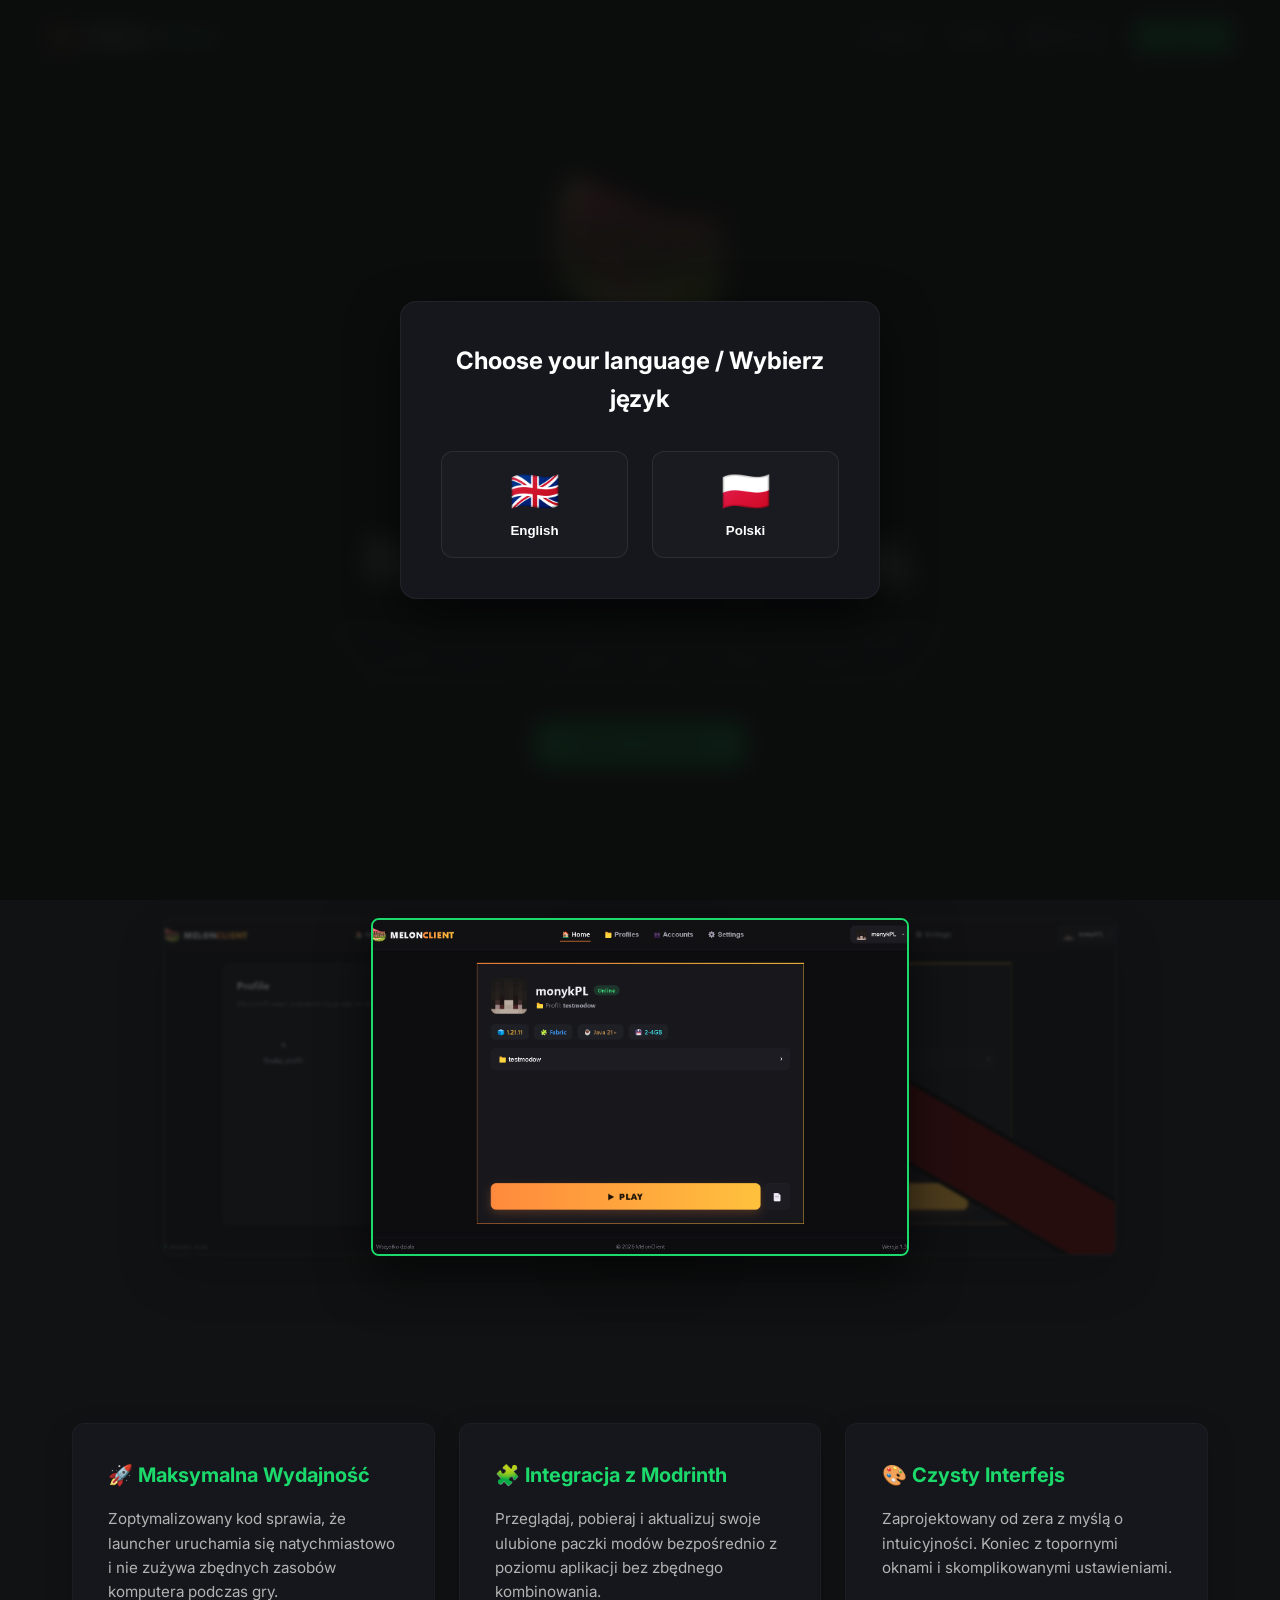
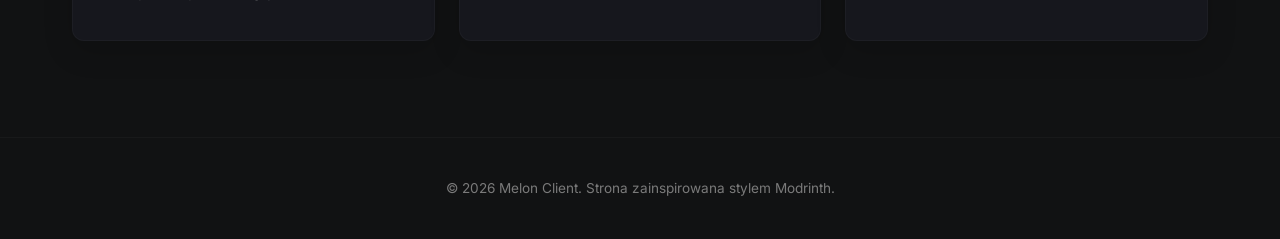
==== commit 79e349f3: "Update index.html" ====
--- a/index.html
+++ b/index.html
@@ -6,6 +6,7 @@
     <meta name="viewport" content="width=device-width, initial-scale=1.0">
     <title id="page-title">Melon Client - Szybki. Stabilny. Twój.</title>
     
+    <!-- Import czcionek: Inter oraz Press Start 2P do motywu Minecraft -->
     <link rel="preconnect" href="https://fonts.googleapis.com">
     <link rel="preconnect" href="https://fonts.gstatic.com" crossorigin>
     <link href="https://fonts.googleapis.com/css2?family=Inter:wght@400;500;600;700;800&family=Press+Start+2P&display=swap" rel="stylesheet">
@@ -37,13 +38,14 @@
             overflow-x: hidden;
         }
 
+        /* System Modali (Język i Wybór OS) */
         .modal-overlay {
             position: fixed;
             top: 0;
             left: 0;
             width: 100%;
             height: 100%;
-            background: rgba(11, 12, 13, 0.95);
+            background: rgba(11, 12, 13, 0.92);
             backdrop-filter: blur(12px);
             display: flex;
             justify-content: center;
@@ -61,6 +63,7 @@
             max-width: 480px;
             width: 90%;
             box-shadow: 0 20px 50px rgba(0,0,0,0.6);
+            position: relative;
         }
 
         .modal h2 {
@@ -89,6 +92,7 @@
             align-items: center;
             gap: 0.75rem;
             font-weight: 600;
+            text-decoration: none;
         }
 
         .modal-btn:hover {
@@ -97,14 +101,36 @@
             transform: translateY(-2px);
         }
 
+        .modal-btn img {
+            width: 40px;
+            height: 40px;
+        }
+
         .lang-flag {
             font-size: 2.5rem;
             line-height: 1;
         }
 
+        .close-modal {
+            position: absolute;
+            top: 15px;
+            right: 15px;
+            background: none;
+            border: none;
+            color: var(--text-muted);
+            font-size: 1.5rem;
+            cursor: pointer;
+        }
+
+        /* NAPRAWIONY STICKY HEADER - Podąża za użytkownikiem */
         header {
+            position: sticky;
+            top: 0;
+            z-index: 1000;
             border-bottom: 1px solid rgba(255, 255, 255, 0.05);
-            background-color: var(--bg-color);
+            background-color: rgba(17, 18, 19, 0.85);
+            backdrop-filter: blur(12px);
+            -webkit-backdrop-filter: blur(12px);
         }
 
         .header-container {
@@ -167,6 +193,7 @@
             fill: currentColor;
         }
 
+        /* Przycisk Pobierz w menu otwierający okno wyboru OS */
         .nav-download-btn {
             background-color: var(--accent-color);
             color: #000000;
@@ -176,12 +203,15 @@
             border-radius: 6px;
             font-size: 0.95rem;
             transition: background-color 0.2s;
+            border: none;
+            cursor: pointer;
         }
 
         .nav-download-btn:hover {
             background-color: var(--accent-hover);
         }
 
+        /* Hero Section */
         .hero {
             text-align: center;
             padding: 5rem 2rem 3rem 2rem;
@@ -195,6 +225,7 @@
             margin-bottom: 2rem;
         }
 
+        /* Minecraft Style Text z wysuwaniem/wsuwaniem tekstu */
         .pixel-text-container {
             font-family: var(--font-pixel);
             font-size: 1.3rem;
@@ -216,12 +247,15 @@
             display: flex;
             justify-content: center;
             align-items: center;
+            overflow: hidden;
         }
 
         .pixel-white {
             color: #ffffff;
             text-shadow: 2px 2px 0px #000;
-            transition: opacity 0.2s ease;
+            transition: opacity 0.25s ease, transform 0.25s ease;
+            display: inline-block;
+            transform: translateY(0);
         }
 
         .hero h1 {
@@ -260,6 +294,7 @@
             background-color: var(--accent-hover);
         }
 
+        /* DYNAMICZNY 3D STACK ZDJĘĆ - Z PRZEJMOWANIEM ZIELONEJ RAMEK */
         .screenshot-section {
             max-width: 1100px;
             margin: 2rem auto 6rem auto;
@@ -281,8 +316,9 @@
             overflow: hidden;
             box-shadow: 0 20px 50px rgba(0,0,0,0.6);
             background: #1e1f26;
-            transition: transform 0.4s cubic-bezier(0.25, 1, 0.5, 1), opacity 0.4s ease, filter 0.4s ease;
+            transition: transform 0.4s cubic-bezier(0.25, 1, 0.5, 1), opacity 0.4s ease, filter 0.4s ease, border-color 0.3s ease;
             width: 52%;
+            border: 2px solid transparent; /* Domyślnie brak ramki */
         }
 
         .screen-mockup img {
@@ -292,6 +328,7 @@
             object-fit: cover;
         }
 
+        /* Pozycje bazowe okien */
         .screen-mockup.back-left {
             left: 4%;
             z-index: 1;
@@ -310,11 +347,12 @@
 
         .screen-mockup.front-center {
             z-index: 2;
-            border: 2px solid var(--accent-color);
+            border-color: var(--accent-color); /* Środkowy ma ramkę na start */
             opacity: 1;
             transform: scale(1);
         }
 
+        /* Logika hoveru - rozsuwanie */
         .screenshot-stack:hover .screen-mockup.back-left {
             transform: scale(0.92) translateX(-40px) rotate(-4px);
             opacity: 0.45;
@@ -325,6 +363,11 @@
             transform: scale(0.92) translateX(40px) rotate(4px);
             opacity: 0.45;
             filter: blur(0.5px);
+        }
+
+        /* dynamiczne tracenie i zyskiwanie ramki */
+        .screenshot-stack:hover .screen-mockup.front-center {
+            border-color: transparent; 
         }
 
         .screen-mockup:hover {
@@ -332,8 +375,10 @@
             opacity: 1 !important;
             filter: blur(0px) !important;
             transform: scale(1.04) !important;
-        }
-
+            border-color: var(--accent-color) !important; /* Tylko najechany ma zieloną ramkę */
+        }
+
+        /* Siatka cech */
         .features-grid {
             display: grid;
             grid-template-columns: repeat(3, 1fr);
@@ -389,6 +434,7 @@
 </head>
 <body>
 
+    <!-- SYSTEM JĘZYKÓW -->
     <div id="lang-overlay" class="modal-overlay">
         <div class="modal">
             <h2>Choose your language / Wybierz język</h2>
@@ -405,6 +451,25 @@
         </div>
     </div>
 
+    <!-- PRZYWRÓCONE OKNO WYBORU SYSTEMU OPERACYJNEGO -->
+    <div id="download-overlay" class="modal-overlay" style="display: none; opacity: 0;">
+        <div class="modal">
+            <button class="close-modal" onclick="closeDownloadModal()">&times;</button>
+            <h2 id="modal-download-title">Wybierz swój system</h2>
+            <div class="modal-options">
+                <a href="./dziekujeinfo/?os=windows" class="modal-btn" id="os-win-btn">
+                    <img src="https://cdn.jsdelivr.net/gh/devicons/devicon/icons/windows8/windows8-original.svg" alt="Windows">
+                    <span>Windows</span>
+                </a>
+                <a href="./dziekujeinfo/?os=linux" class="modal-btn" id="os-lin-btn">
+                    <img src="https://cdn.jsdelivr.net/gh/devicons/devicon/icons/linux/linux-original.svg" alt="Linux">
+                    <span>Linux</span>
+                </a>
+            </div>
+        </div>
+    </div>
+
+    <!-- Sticky Header -->
     <header>
         <div class="header-container">
             <a href="#" class="logo-wrapper">
@@ -418,12 +483,13 @@
                     <svg viewBox="0 0 127.14 96.36"><path d="M107.7,8.07A105.15,105.15,0,0,0,77.26,0a77.19,77.19,0,0,0-3.3,6.83A96.67,96.67,0,0,0,53.22,6.83,77.19,77.19,0,0,0,49.88,0,105.15,105.15,0,0,0,19.44,8.07C3.66,31.58-1.86,54.65,1,77.53A105.73,105.73,0,0,0,32,96.36a74.37,74.37,0,0,0,6.72-10.93,68.6,68.6,0,0,1-10.64-5.12c.91-.67,1.81-1.37,2.67-2.1a75.22,75.22,0,0,0,72.76,0c.87.73,1.76,1.43,2.67,2.1a68.86,68.86,0,0,1-10.64,5.12,74.74,74.74,0,0,0,6.72,10.93,105.54,105.54,0,0,0,31.05-18.83C129.54,49.54,123.59,26.74,107.7,8.07ZM42.45,65.69C36.18,65.69,31,60,31,53S36.18,40.36,42.45,40.36,53.83,46,53.83,53,48.72,65.69,42.45,65.69Zm42.24,0C78.41,65.69,73.24,60,73.24,53S78.41,40.36,84.69,40.36,96.07,46,96.07,53,91,65.69,84.69,65.69Z"/></svg>
                     <span>Discord</span>
                 </a>
-                <a href="https://github.com/monykPL/MelonClient/releases" target="_blank" class="nav-download-btn" id="nav-download">Pobierz</a>
+                <button class="nav-download-btn" id="nav-download" onclick="openDownloadModal()">Pobierz</button>
             </nav>
         </div>
     </header>
 
     <main>
+        <!-- Hero Section -->
         <section class="hero">
             <img src="logo.png" alt="Melon Client Logo" class="hero-main-logo">
             
@@ -441,9 +507,10 @@
                 Zarządzaj modami i profilami w mgnieniu oka.
             </p>
             
-            <a href="https://github.com/monykPL/MelonClient/releases" target="_blank" class="hero-download-btn" id="hero-btn">Pobierz Launcher</a>
+            <button class="hero-download-btn" id="hero-btn" onclick="openDownloadModal()">Pobierz Launcher</button>
         </section>
 
+        <!-- 3D Zdjęcia ze sprawnym hoverem i wymianą ramek -->
         <section class="screenshot-section" id="features">
             <div class="screenshot-stack">
                 <div class="screen-mockup back-left">
@@ -458,6 +525,7 @@
             </div>
         </section>
 
+        <!-- Dolne karty -->
         <section class="features-grid">
             <div class="feature-card">
                 <h3 id="card1-title">🚀 Maksymalna Wydajność</h3>
@@ -504,6 +572,7 @@
                 heroTitle: "Szybki. Stabilny. Twój.",
                 heroSubtitle: "Nowoczesny launcher do Minecrafta stworzony z myślą o wydajności i wygodzie graczów. Zarządzaj modami i profilami w mgnieniu oka.",
                 heroBtn: "Pobierz Launcher",
+                modalTitle: "Wybierz swój system",
                 c1Title: "🚀 Maksymalna Wydajność",
                 c1Desc: "Zoptymalizowany kod sprawia, że launcher uruchamia się natychmiastowo i nie zużywa zbędnych zasobów komputera podczas gry.",
                 c2Title: "🧩 Integracja z Modrinth",
@@ -520,6 +589,7 @@
                 heroTitle: "Fast. Stable. Yours.",
                 heroSubtitle: "A modern Minecraft launcher built for pure performance and convenience. Manage your mods and profiles in the blink of an eye.",
                 heroBtn: "Download Launcher",
+                modalTitle: "Select your OS",
                 c1Title: "🚀 Maximum Performance",
                 c1Desc: "Optimized code ensures the launcher starts instantly and doesn't consume unnecessary system resources during gameplay.",
                 c2Title: "🧩 Modrinth Integration",
@@ -537,13 +607,20 @@
             textElement.innerText = textRotator[lang][textIndex];
 
             rotationInterval = setInterval(() => {
-                textElement.style.opacity = '0'; 
+                textElement.style.opacity = '0';
+                textElement.style.transform = 'translateY(15px)'; // Płynne wysunięcie w dół
+                
                 setTimeout(() => {
                     textIndex = (textIndex + 1) % textRotator[lang].length;
                     textElement.innerText = textRotator[lang][textIndex];
-                    textElement.style.opacity = '1'; 
-                }, 200);
-            }, 3000); 
+                    textElement.style.transform = 'translateY(-15px)'; // Wsunięcie z góry
+                    
+                    setTimeout(() => {
+                        textElement.style.opacity = '1';
+                        textElement.style.transform = 'translateY(0)'; // Powrót na środek
+                    }, 50);
+                }, 250);
+            }, 3000);
         }
 
         function setLanguage(lang) {
@@ -552,7 +629,6 @@
             langOverlay.style.opacity = '0';
             setTimeout(() => langOverlay.style.display = 'none', 300);
 
-            // Zmiana treści na stronie
             document.getElementById('page-title').innerText = translations[lang].title;
             document.getElementById('nav-features').innerText = translations[lang].navFeatures;
             document.getElementById('nav-download').innerText = translations[lang].navDownload;
@@ -560,6 +636,7 @@
             document.getElementById('hero-title').innerText = translations[lang].heroTitle;
             document.getElementById('hero-subtitle').innerText = translations[lang].heroSubtitle;
             document.getElementById('hero-btn').innerText = translations[lang].heroBtn;
+            document.getElementById('modal-download-title').innerText = translations[lang].modalTitle;
             
             document.getElementById('card1-title').innerText = translations[lang].c1Title;
             document.getElementById('card1-desc').innerText = translations[lang].c1Desc;
@@ -572,7 +649,23 @@
 
             document.getElementById('nav-discord').href = discordLinks[lang];
             
+            // Dynamiczne podpinanie linków z językiem do okna OS modal
+            document.getElementById('os-win-btn').href = `./dziekujeinfo/?os=windows&lang=${lang}`;
+            document.getElementById('os-lin-btn').href = `./dziekujeinfo/?os=linux&lang=${lang}`;
+
             startTextRotation(lang);
+        }
+
+        function openDownloadModal() {
+            const modal = document.getElementById('download-overlay');
+            modal.style.display = 'flex';
+            setTimeout(() => modal.style.opacity = '1', 10);
+        }
+
+        function closeDownloadModal() {
+            const modal = document.getElementById('download-overlay');
+            modal.style.opacity = '0';
+            setTimeout(() => modal.style.display = 'none', 300);
         }
     </script>
 </body>
